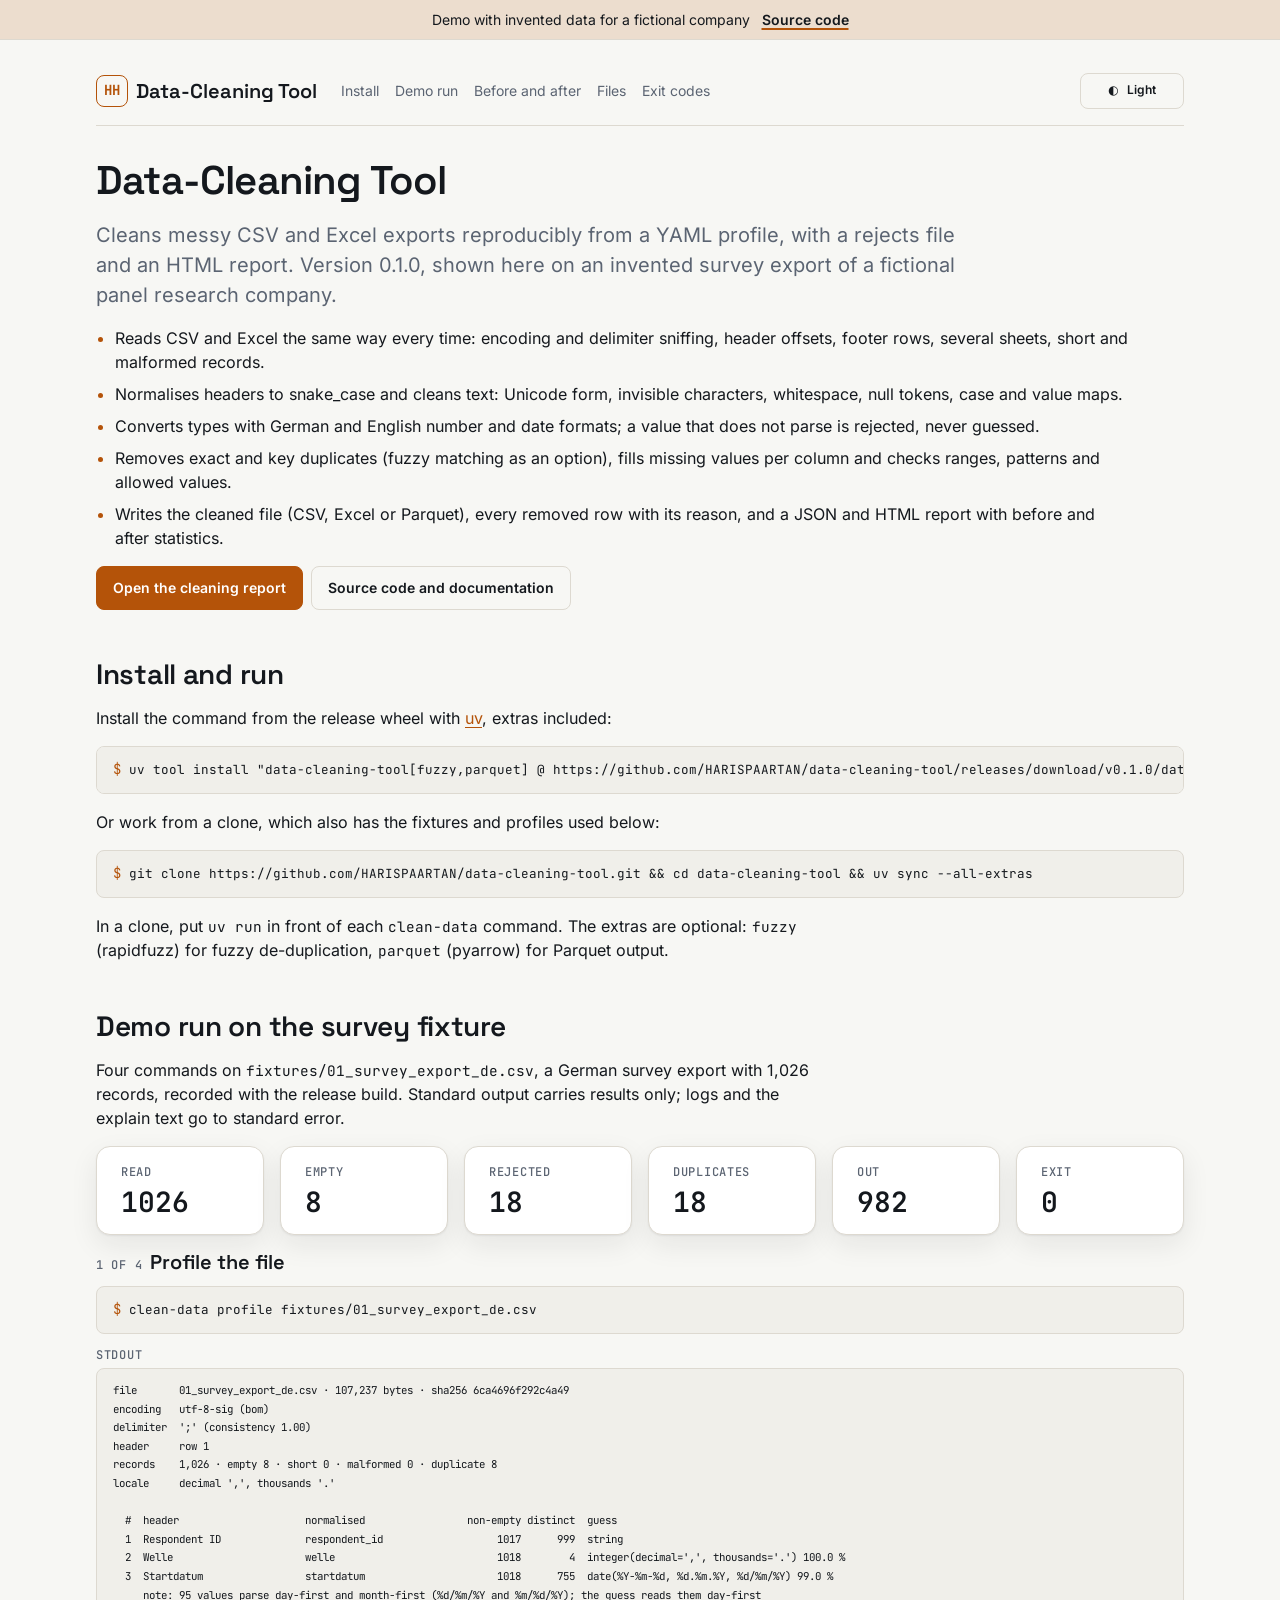
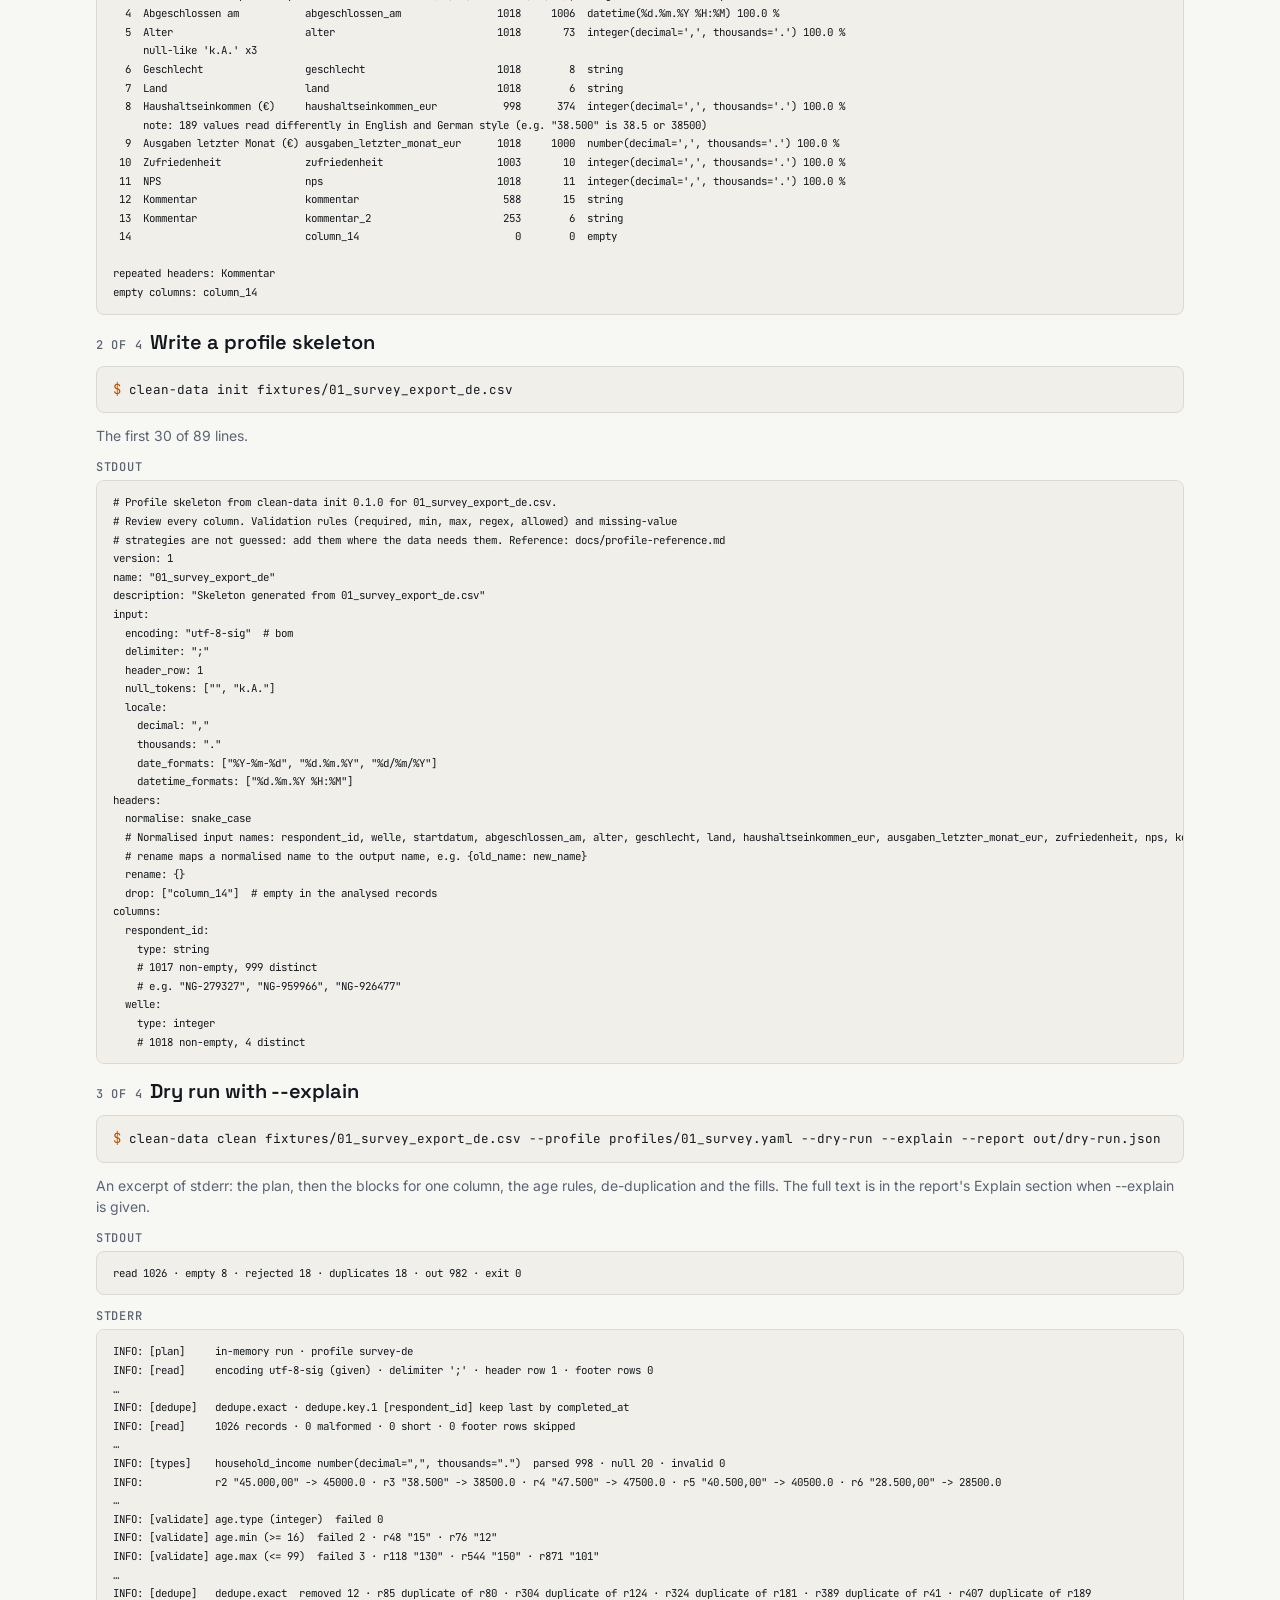
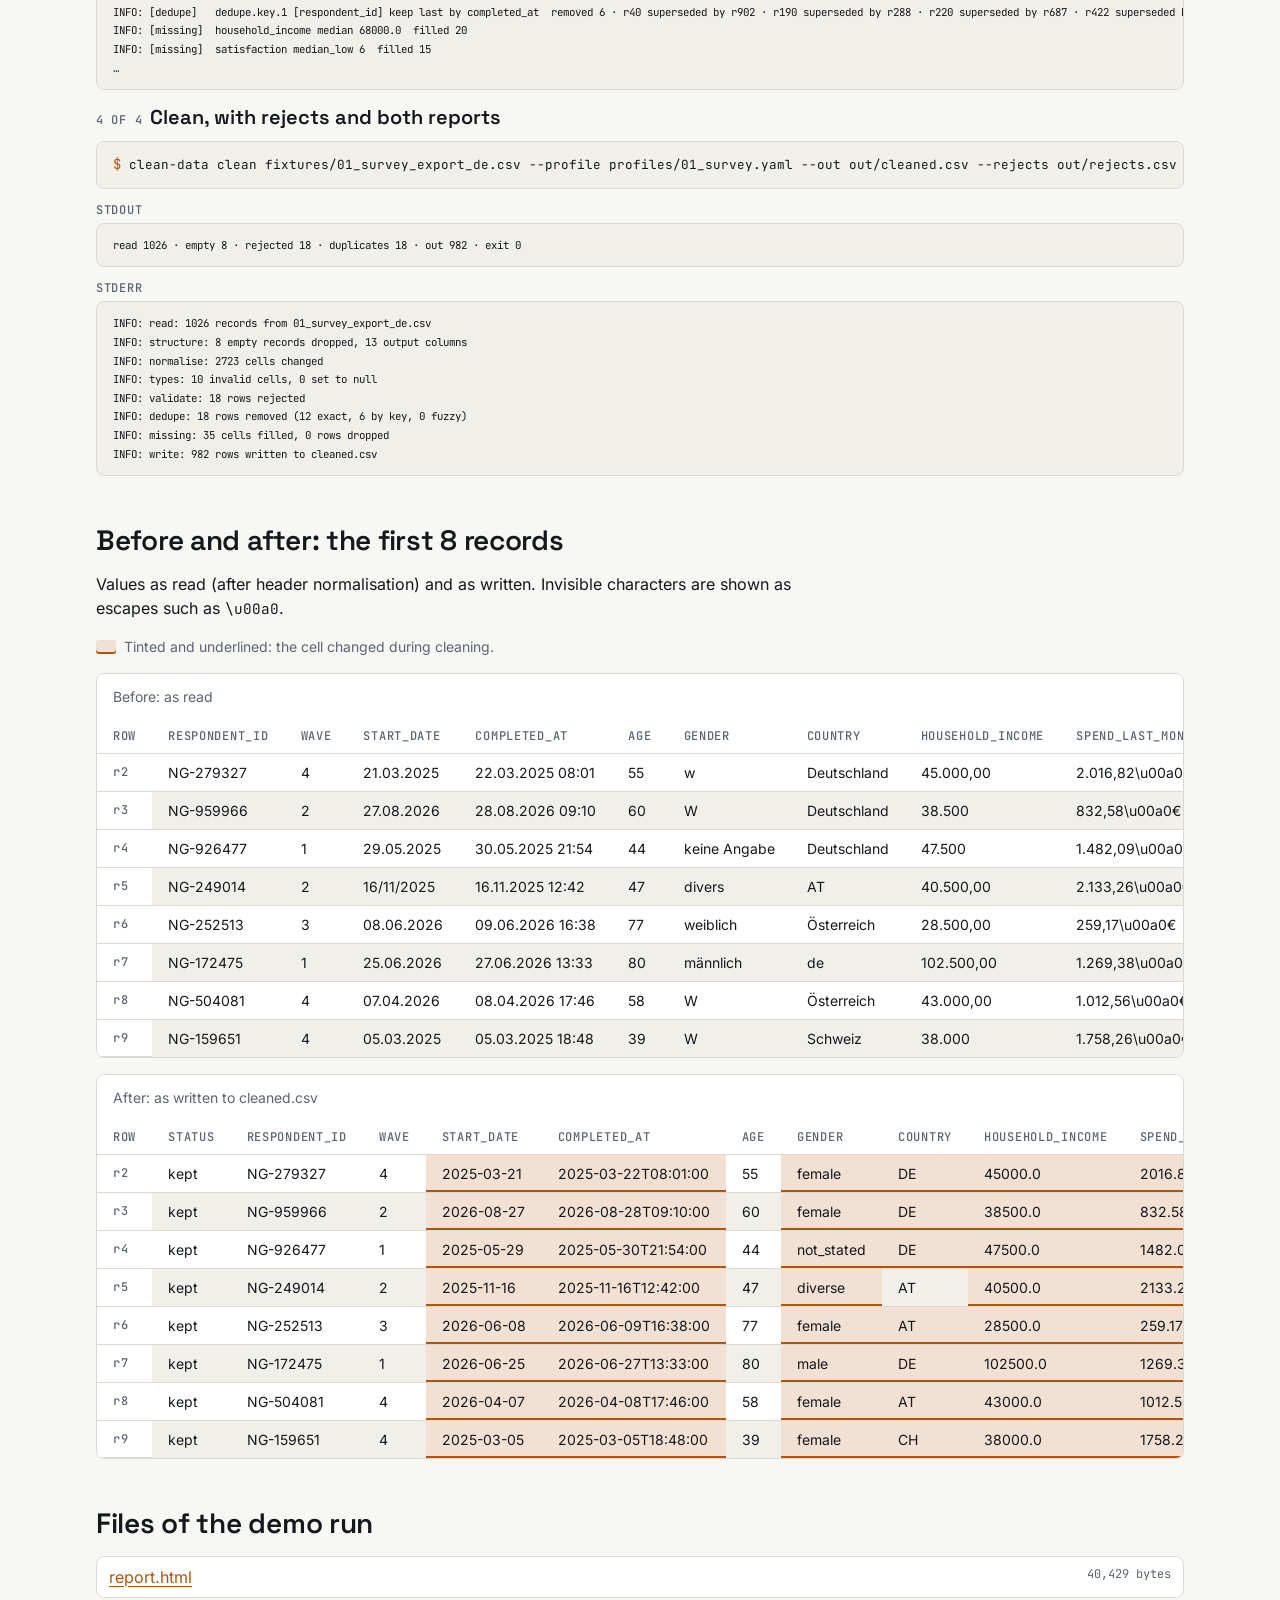
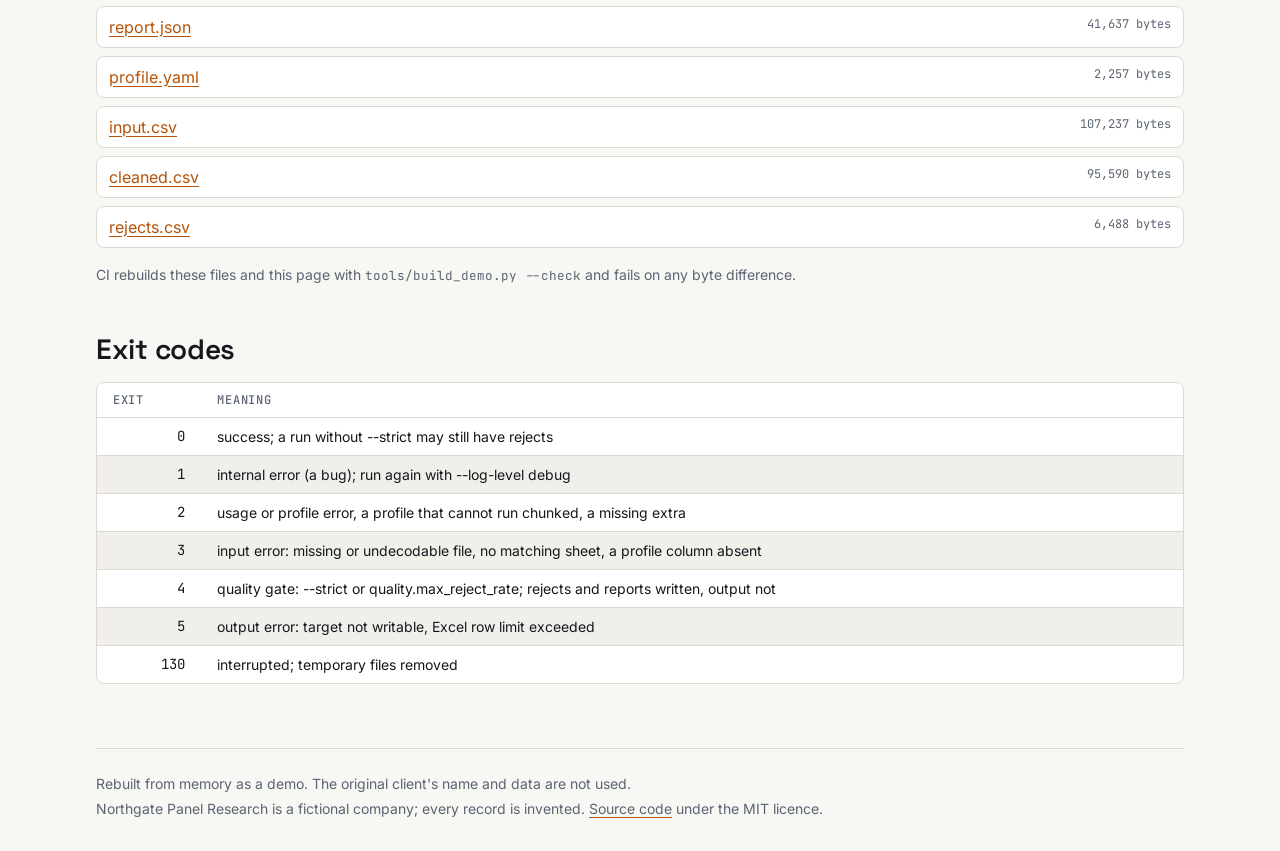
==== web/index.html @ 234bc312 "feat: usage page on portfolio-kit with a recorded demo run" ====
<!doctype html>
<html lang="en">
<head>
<meta charset="utf-8">
<meta name="viewport" content="width=device-width, initial-scale=1">
<link rel="icon" href="data:,">
<title>Data-Cleaning Tool · usage and demo run</title>
<meta name="description" content="A command-line tool that cleans messy CSV and Excel exports reproducibly from a YAML profile, with a rejects file and an HTML report. Demo run on invented survey data.">
<link rel="stylesheet" href="kit/fonts/fonts.css">
<link rel="stylesheet" href="kit/tokens.css">
<link rel="stylesheet" href="kit/base.css">
<script src="kit/theme-boot.js"></script>
<style>
main{display:grid;gap:var(--space-7);min-width:0}
main>section{display:grid;gap:var(--space-4);min-width:0}
.lead{max-width:68ch;color:var(--muted);font-size:var(--fs-lg)}
.points{display:grid;gap:var(--space-2);padding-left:1.2em}
.points li::marker{color:var(--accent)}
.prose{max-width:72ch}
.term{margin:0;padding:var(--space-3) var(--space-4);overflow-x:auto;font-variant-ligatures:none;border:1px solid var(--border);border-radius:var(--radius-sm);background:var(--surface-2);font-size:var(--fs-xs);line-height:1.55;tab-size:4}
.term--cmd{color:var(--text);font-size:var(--fs-sm)}
.term--cmd::before{content:"$ ";content:"$ "/"";color:var(--accent)}
.stream{display:grid;gap:var(--space-1);min-width:0}
.step{display:grid;gap:var(--space-3);min-width:0}
.step h3{display:flex;flex-wrap:wrap;align-items:baseline;gap:var(--space-2)}
.note{color:var(--muted);font-size:var(--fs-sm)}
.pf-table tbody tr td.is-changed{position:relative;background:color-mix(in srgb,var(--accent) 18%,var(--surface));box-shadow:inset 0 -2px 0 var(--accent)}
.pf-table tbody th{color:var(--muted);font-family:var(--font-mono);text-transform:none}
.legend{display:inline-flex;align-items:center;gap:var(--space-2);color:var(--muted);font-size:var(--fs-sm)}
.legend__swatch{display:inline-block;width:1.4em;height:1em;border-radius:3px;background:color-mix(in srgb,var(--accent) 18%,var(--surface));box-shadow:inset 0 -2px 0 var(--accent)}
.files{display:grid;gap:var(--space-2);padding:0;list-style:none}
.files li{display:flex;flex-wrap:wrap;justify-content:space-between;gap:var(--space-1) var(--space-3);padding:var(--space-2) var(--space-3);border:1px solid var(--border);border-radius:var(--radius-sm);background:var(--surface)}
.files span{color:var(--muted);font-family:var(--font-mono);font-size:var(--fs-xs)}
.actions{display:flex;flex-wrap:wrap;gap:var(--space-2)}
</style>
</head>
<body class="pf-has-banner">
<aside class="pf-banner" aria-label="Demo notice"><span>Demo with invented data for a fictional company</span><a href="https://github.com/HARISPAARTAN/data-cleaning-tool">Source code</a></aside>
<div class="pf-page">
<header class="pf-header">
  <a class="pf-brand" href="./"><span class="pf-brand__mark" aria-hidden="true">HH</span>Data-Cleaning Tool</a>
  <nav class="pf-header__nav" aria-label="Sections"><a href="#install">Install</a><a href="#demo">Demo run</a><a href="#before-after">Before and after</a><a href="#files">Files</a><a href="#exit-codes">Exit codes</a></nav>
  <div class="pf-header__tools"><span id="theme"></span></div>
</header>
<main>
<section aria-labelledby="top">
  <h1 id="top">Data-Cleaning Tool</h1>
  <p class="lead">Cleans messy CSV and Excel exports reproducibly from a YAML profile, with a rejects file and an HTML report. Version 0.1.0, shown here on an invented survey export of a fictional panel research company.</p>
  <ul class="points">
    <li>Reads CSV and Excel the same way every time: encoding and delimiter sniffing, header offsets, footer rows, several sheets, short and malformed records.</li>
    <li>Normalises headers to snake_case and cleans text: Unicode form, invisible characters, whitespace, null tokens, case and value maps.</li>
    <li>Converts types with German and English number and date formats; a value that does not parse is rejected, never guessed.</li>
    <li>Removes exact and key duplicates (fuzzy matching as an option), fills missing values per column and checks ranges, patterns and allowed values.</li>
    <li>Writes the cleaned file (CSV, Excel or Parquet), every removed row with its reason, and a JSON and HTML report with before and after statistics.</li>
  </ul>
  <div class="actions">
    <a class="pf-btn pf-btn--primary" href="demo/report.html">Open the cleaning report</a>
    <a class="pf-btn pf-btn--ghost" href="https://github.com/HARISPAARTAN/data-cleaning-tool">Source code and documentation</a>
  </div>
</section>

<section id="install" aria-labelledby="install-title">
  <h2 id="install-title">Install and run</h2>
  <p class="prose">Install the command from the release wheel with <a href="https://docs.astral.sh/uv/">uv</a>, extras included:</p>
  <pre class="term term--cmd"><code>uv tool install "data-cleaning-tool[fuzzy,parquet] @ https://github.com/HARISPAARTAN/data-cleaning-tool/releases/download/v0.1.0/data_cleaning_tool-0.1.0-py3-none-any.whl"</code></pre>
  <p class="prose">Or work from a clone, which also has the fixtures and profiles used below:</p>
  <pre class="term term--cmd"><code>git clone https://github.com/HARISPAARTAN/data-cleaning-tool.git &amp;&amp; cd data-cleaning-tool &amp;&amp; uv sync --all-extras</code></pre>
  <p class="prose">In a clone, put <code>uv run</code> in front of each <code>clean-data</code> command. The extras are optional: <code>fuzzy</code> (rapidfuzz) for fuzzy de-duplication, <code>parquet</code> (pyarrow) for Parquet output.</p>
</section>

<section id="demo" aria-labelledby="demo-title">
  <h2 id="demo-title">Demo run on the survey fixture</h2>
  <p class="prose">Four commands on <code>fixtures/01_survey_export_de.csv</code>, a German survey export with 1,026 records, recorded with the release build. Standard output carries results only; logs and the explain text go to standard error.</p>
  <div class="pf-grid" style="--min:140px">
    <div class="pf-kpi"><span class="pf-kpi__label pf-label">read</span><span class="pf-kpi__value">1026</span></div>
    <div class="pf-kpi"><span class="pf-kpi__label pf-label">empty</span><span class="pf-kpi__value">8</span></div>
    <div class="pf-kpi"><span class="pf-kpi__label pf-label">rejected</span><span class="pf-kpi__value">18</span></div>
    <div class="pf-kpi"><span class="pf-kpi__label pf-label">duplicates</span><span class="pf-kpi__value">18</span></div>
    <div class="pf-kpi"><span class="pf-kpi__label pf-label">out</span><span class="pf-kpi__value">982</span></div>
    <div class="pf-kpi"><span class="pf-kpi__label pf-label">exit</span><span class="pf-kpi__value">0</span></div>
  </div>
  <article class="step" id="step-profile" aria-labelledby="step-profile-title">
    <h3 id="step-profile-title"><span class="pf-label">1 of 4</span>Profile the file</h3>
    <pre class="term term--cmd"><code>clean-data profile fixtures/01_survey_export_de.csv</code></pre>
    <div class="stream"><span class="pf-label">stdout</span><pre class="term" tabindex="0"><code>file       01_survey_export_de.csv · 107,237 bytes · sha256 6ca4696f292c4a49
encoding   utf-8-sig (bom)
delimiter  &#39;;&#39; (consistency 1.00)
header     row 1
records    1,026 · empty 8 · short 0 · malformed 0 · duplicate 8
locale     decimal &#39;,&#39;, thousands &#39;.&#39;

  #  header                     normalised                 non-empty distinct  guess
  1  Respondent ID              respondent_id                   1017      999  string
  2  Welle                      welle                           1018        4  integer(decimal=&#39;,&#39;, thousands=&#39;.&#39;) 100.0 %
  3  Startdatum                 startdatum                      1018      755  date(%Y-%m-%d, %d.%m.%Y, %d/%m/%Y) 99.0 %
     note: 95 values parse day-first and month-first (%d/%m/%Y and %m/%d/%Y); the guess reads them day-first
  4  Abgeschlossen am           abgeschlossen_am                1018     1006  datetime(%d.%m.%Y %H:%M) 100.0 %
  5  Alter                      alter                           1018       73  integer(decimal=&#39;,&#39;, thousands=&#39;.&#39;) 100.0 %
     null-like &#39;k.A.&#39; x3
  6  Geschlecht                 geschlecht                      1018        8  string
  7  Land                       land                            1018        6  string
  8  Haushaltseinkommen (€)     haushaltseinkommen_eur           998      374  integer(decimal=&#39;,&#39;, thousands=&#39;.&#39;) 100.0 %
     note: 189 values read differently in English and German style (e.g. &#34;38.500&#34; is 38.5 or 38500)
  9  Ausgaben letzter Monat (€) ausgaben_letzter_monat_eur      1018     1000  number(decimal=&#39;,&#39;, thousands=&#39;.&#39;) 100.0 %
 10  Zufriedenheit              zufriedenheit                   1003       10  integer(decimal=&#39;,&#39;, thousands=&#39;.&#39;) 100.0 %
 11  NPS                        nps                             1018       11  integer(decimal=&#39;,&#39;, thousands=&#39;.&#39;) 100.0 %
 12  Kommentar                  kommentar                        588       15  string
 13  Kommentar                  kommentar_2                      253        6  string
 14                             column_14                          0        0  empty

repeated headers: Kommentar
empty columns: column_14
</code></pre></div>
  </article>
  <article class="step" id="step-init" aria-labelledby="step-init-title">
    <h3 id="step-init-title"><span class="pf-label">2 of 4</span>Write a profile skeleton</h3>
    <pre class="term term--cmd"><code>clean-data init fixtures/01_survey_export_de.csv</code></pre>
    <p class="note">The first 30 of 89 lines.</p>
    <div class="stream"><span class="pf-label">stdout</span><pre class="term" tabindex="0"><code># Profile skeleton from clean-data init 0.1.0 for 01_survey_export_de.csv.
# Review every column. Validation rules (required, min, max, regex, allowed) and missing-value
# strategies are not guessed: add them where the data needs them. Reference: docs/profile-reference.md
version: 1
name: &#34;01_survey_export_de&#34;
description: &#34;Skeleton generated from 01_survey_export_de.csv&#34;
input:
  encoding: &#34;utf-8-sig&#34;  # bom
  delimiter: &#34;;&#34;
  header_row: 1
  null_tokens: [&#34;&#34;, &#34;k.A.&#34;]
  locale:
    decimal: &#34;,&#34;
    thousands: &#34;.&#34;
    date_formats: [&#34;%Y-%m-%d&#34;, &#34;%d.%m.%Y&#34;, &#34;%d/%m/%Y&#34;]
    datetime_formats: [&#34;%d.%m.%Y %H:%M&#34;]
headers:
  normalise: snake_case
  # Normalised input names: respondent_id, welle, startdatum, abgeschlossen_am, alter, geschlecht, land, haushaltseinkommen_eur, ausgaben_letzter_monat_eur, zufriedenheit, nps, kommentar, kommentar_2, column_14
  # rename maps a normalised name to the output name, e.g. {old_name: new_name}
  rename: {}
  drop: [&#34;column_14&#34;]  # empty in the analysed records
columns:
  respondent_id:
    type: string
    # 1017 non-empty, 999 distinct
    # e.g. &#34;NG-279327&#34;, &#34;NG-959966&#34;, &#34;NG-926477&#34;
  welle:
    type: integer
    # 1018 non-empty, 4 distinct
</code></pre></div>
  </article>
  <article class="step" id="step-explain" aria-labelledby="step-explain-title">
    <h3 id="step-explain-title"><span class="pf-label">3 of 4</span>Dry run with --explain</h3>
    <pre class="term term--cmd"><code>clean-data clean fixtures/01_survey_export_de.csv --profile profiles/01_survey.yaml --dry-run --explain --report out/dry-run.json</code></pre>
    <p class="note">An excerpt of stderr: the plan, then the blocks for one column, the age rules, de-duplication and the fills. The full text is in the report&#39;s Explain section when --explain is given.</p>
    <div class="stream"><span class="pf-label">stdout</span><pre class="term" tabindex="0"><code>read 1026 · empty 8 · rejected 18 · duplicates 18 · out 982 · exit 0
</code></pre></div>
    <div class="stream"><span class="pf-label">stderr</span><pre class="term" tabindex="0"><code>INFO: [plan]     in-memory run · profile survey-de
INFO: [read]     encoding utf-8-sig (given) · delimiter &#39;;&#39; · header row 1 · footer rows 0
…
INFO: [dedupe]   dedupe.exact · dedupe.key.1 [respondent_id] keep last by completed_at
INFO: [read]     1026 records · 0 malformed · 0 short · 0 footer rows skipped
…
INFO: [types]    household_income number(decimal=&#34;,&#34;, thousands=&#34;.&#34;)  parsed 998 · null 20 · invalid 0
INFO:            r2 &#34;45.000,00&#34; -&gt; 45000.0 · r3 &#34;38.500&#34; -&gt; 38500.0 · r4 &#34;47.500&#34; -&gt; 47500.0 · r5 &#34;40.500,00&#34; -&gt; 40500.0 · r6 &#34;28.500,00&#34; -&gt; 28500.0
…
INFO: [validate] age.type (integer)  failed 0
INFO: [validate] age.min (&gt;= 16)  failed 2 · r48 &#34;15&#34; · r76 &#34;12&#34;
INFO: [validate] age.max (&lt;= 99)  failed 3 · r118 &#34;130&#34; · r544 &#34;150&#34; · r871 &#34;101&#34;
…
INFO: [dedupe]   dedupe.exact  removed 12 · r85 duplicate of r80 · r304 duplicate of r124 · r324 duplicate of r181 · r389 duplicate of r41 · r407 duplicate of r189
INFO: [dedupe]   dedupe.key.1 [respondent_id] keep last by completed_at  removed 6 · r40 superseded by r902 · r190 superseded by r288 · r220 superseded by r687 · r422 superseded by r610 · r528 superseded by r783
INFO: [missing]  household_income median 68000.0  filled 20
INFO: [missing]  satisfaction median_low 6  filled 15
…
</code></pre></div>
  </article>
  <article class="step" id="step-clean" aria-labelledby="step-clean-title">
    <h3 id="step-clean-title"><span class="pf-label">4 of 4</span>Clean, with rejects and both reports</h3>
    <pre class="term term--cmd"><code>clean-data clean fixtures/01_survey_export_de.csv --profile profiles/01_survey.yaml --out out/cleaned.csv --rejects out/rejects.csv --report out/report.html --report out/report.json</code></pre>
    <div class="stream"><span class="pf-label">stdout</span><pre class="term" tabindex="0"><code>read 1026 · empty 8 · rejected 18 · duplicates 18 · out 982 · exit 0
</code></pre></div>
    <div class="stream"><span class="pf-label">stderr</span><pre class="term" tabindex="0"><code>INFO: read: 1026 records from 01_survey_export_de.csv
INFO: structure: 8 empty records dropped, 13 output columns
INFO: normalise: 2723 cells changed
INFO: types: 10 invalid cells, 0 set to null
INFO: validate: 18 rows rejected
INFO: dedupe: 18 rows removed (12 exact, 6 by key, 0 fuzzy)
INFO: missing: 35 cells filled, 0 rows dropped
INFO: write: 982 rows written to cleaned.csv
</code></pre></div>
  </article>
</section>

<section id="before-after" aria-labelledby="before-after-title">
  <h2 id="before-after-title">Before and after: the first 8 records</h2>
  <p class="prose">Values as read (after header normalisation) and as written. Invisible characters are shown as escapes such as <code>&#92;u00a0</code>.</p>
  <p class="legend"><span class="legend__swatch" aria-hidden="true"></span>Tinted and underlined: the cell changed during cleaning.</p>
  <div class="pf-table-wrap" tabindex="0" role="region" aria-labelledby="before-caption">
    <table class="pf-table">
      <caption id="before-caption">Before: as read</caption>
      <thead><tr><th scope="col">row</th><th scope="col">respondent_id</th><th scope="col">wave</th><th scope="col">start_date</th><th scope="col">completed_at</th><th scope="col">age</th><th scope="col">gender</th><th scope="col">country</th><th scope="col">household_income</th><th scope="col">spend_last_month_eur</th><th scope="col">satisfaction</th><th scope="col">nps</th><th scope="col">comment</th><th scope="col">interviewer_note</th></tr></thead>
      <tbody>
        <tr><th scope="row">r2</th><td>NG-279327</td><td>4</td><td>21.03.2025</td><td>22.03.2025 08:01</td><td>55</td><td>w</td><td>Deutschland</td><td>45.000,00</td><td>2.016,82&#92;u00a0€</td><td>8</td><td>1</td><td>Preis und Leistung stimmen</td><td></td></tr>
        <tr><th scope="row">r3</th><td>NG-959966</td><td>2</td><td>27.08.2026</td><td>28.08.2026 09:10</td><td>60</td><td>W</td><td>Deutschland</td><td>38.500</td><td>832,58&#92;u00a0€</td><td>9</td><td>8</td><td></td><td></td></tr>
        <tr><th scope="row">r4</th><td>NG-926477</td><td>1</td><td>29.05.2025</td><td>30.05.2025 21:54</td><td>44</td><td>keine Angabe</td><td>Deutschland</td><td>47.500</td><td>1.482,09&#92;u00a0€</td><td>6</td><td>1</td><td>Fragebogen war zu lang</td><td></td></tr>
        <tr><th scope="row">r5</th><td>NG-249014</td><td>2</td><td>16/11/2025</td><td>16.11.2025 12:42</td><td>47</td><td>divers</td><td>AT</td><td>40.500,00</td><td>2.133,26&#92;u00a0€</td><td>6</td><td>10</td><td>Preis und Leistung stimmen</td><td>Telefon besetzt,  zweiter Versuch</td></tr>
        <tr><th scope="row">r6</th><td>NG-252513</td><td>3</td><td>08.06.2026</td><td>09.06.2026 16:38</td><td>77</td><td>weiblich</td><td>Österreich</td><td>28.500,00</td><td>259,17&#92;u00a0€</td><td>3</td><td>4</td><td>Preis und Leistung stimmen</td><td></td></tr>
        <tr><th scope="row">r7</th><td>NG-172475</td><td>1</td><td>25.06.2026</td><td>27.06.2026 13:33</td><td>80</td><td>männlich</td><td>de</td><td>102.500,00</td><td>1.269,38&#92;u00a0€</td><td>2</td><td>1</td><td>Gerne wieder</td><td></td></tr>
        <tr><th scope="row">r8</th><td>NG-504081</td><td>4</td><td>07.04.2026</td><td>08.04.2026 17:46</td><td>58</td><td>W</td><td>Österreich</td><td>43.000,00</td><td>1.012,56&#92;u00a0€</td><td>7</td><td>2</td><td></td><td></td></tr>
        <tr><th scope="row">r9</th><td>NG-159651</td><td>4</td><td>05.03.2025</td><td>05.03.2025 18:48</td><td>39</td><td>W</td><td>Schweiz</td><td>38.000</td><td>1.758,26&#92;u00a0€</td><td>3</td><td>4</td><td></td><td></td></tr>
      </tbody>
    </table>
  </div>
  <div class="pf-table-wrap" tabindex="0" role="region" aria-labelledby="after-caption">
    <table class="pf-table">
      <caption id="after-caption">After: as written to cleaned.csv</caption>
      <thead><tr><th scope="col">row</th><th scope="col">status</th><th scope="col">respondent_id</th><th scope="col">wave</th><th scope="col">start_date</th><th scope="col">completed_at</th><th scope="col">age</th><th scope="col">gender</th><th scope="col">country</th><th scope="col">household_income</th><th scope="col">spend_last_month_eur</th><th scope="col">satisfaction</th><th scope="col">nps</th><th scope="col">comment</th><th scope="col">interviewer_note</th></tr></thead>
      <tbody>
        <tr><th scope="row">r2</th><td>kept</td><td>NG-279327</td><td>4</td><td class="is-changed"><span class="pf-visually-hidden">changed: </span>2025-03-21</td><td class="is-changed"><span class="pf-visually-hidden">changed: </span>2025-03-22T08:01:00</td><td>55</td><td class="is-changed"><span class="pf-visually-hidden">changed: </span>female</td><td class="is-changed"><span class="pf-visually-hidden">changed: </span>DE</td><td class="is-changed"><span class="pf-visually-hidden">changed: </span>45000.0</td><td class="is-changed"><span class="pf-visually-hidden">changed: </span>2016.82</td><td>8</td><td>1</td><td>Preis und Leistung stimmen</td><td></td></tr>
        <tr><th scope="row">r3</th><td>kept</td><td>NG-959966</td><td>2</td><td class="is-changed"><span class="pf-visually-hidden">changed: </span>2026-08-27</td><td class="is-changed"><span class="pf-visually-hidden">changed: </span>2026-08-28T09:10:00</td><td>60</td><td class="is-changed"><span class="pf-visually-hidden">changed: </span>female</td><td class="is-changed"><span class="pf-visually-hidden">changed: </span>DE</td><td class="is-changed"><span class="pf-visually-hidden">changed: </span>38500.0</td><td class="is-changed"><span class="pf-visually-hidden">changed: </span>832.58</td><td>9</td><td>8</td><td></td><td></td></tr>
        <tr><th scope="row">r4</th><td>kept</td><td>NG-926477</td><td>1</td><td class="is-changed"><span class="pf-visually-hidden">changed: </span>2025-05-29</td><td class="is-changed"><span class="pf-visually-hidden">changed: </span>2025-05-30T21:54:00</td><td>44</td><td class="is-changed"><span class="pf-visually-hidden">changed: </span>not_stated</td><td class="is-changed"><span class="pf-visually-hidden">changed: </span>DE</td><td class="is-changed"><span class="pf-visually-hidden">changed: </span>47500.0</td><td class="is-changed"><span class="pf-visually-hidden">changed: </span>1482.09</td><td>6</td><td>1</td><td>Fragebogen war zu lang</td><td></td></tr>
        <tr><th scope="row">r5</th><td>kept</td><td>NG-249014</td><td>2</td><td class="is-changed"><span class="pf-visually-hidden">changed: </span>2025-11-16</td><td class="is-changed"><span class="pf-visually-hidden">changed: </span>2025-11-16T12:42:00</td><td>47</td><td class="is-changed"><span class="pf-visually-hidden">changed: </span>diverse</td><td>AT</td><td class="is-changed"><span class="pf-visually-hidden">changed: </span>40500.0</td><td class="is-changed"><span class="pf-visually-hidden">changed: </span>2133.26</td><td>6</td><td>10</td><td>Preis und Leistung stimmen</td><td>Telefon besetzt,  zweiter Versuch</td></tr>
        <tr><th scope="row">r6</th><td>kept</td><td>NG-252513</td><td>3</td><td class="is-changed"><span class="pf-visually-hidden">changed: </span>2026-06-08</td><td class="is-changed"><span class="pf-visually-hidden">changed: </span>2026-06-09T16:38:00</td><td>77</td><td class="is-changed"><span class="pf-visually-hidden">changed: </span>female</td><td class="is-changed"><span class="pf-visually-hidden">changed: </span>AT</td><td class="is-changed"><span class="pf-visually-hidden">changed: </span>28500.0</td><td class="is-changed"><span class="pf-visually-hidden">changed: </span>259.17</td><td>3</td><td>4</td><td>Preis und Leistung stimmen</td><td></td></tr>
        <tr><th scope="row">r7</th><td>kept</td><td>NG-172475</td><td>1</td><td class="is-changed"><span class="pf-visually-hidden">changed: </span>2026-06-25</td><td class="is-changed"><span class="pf-visually-hidden">changed: </span>2026-06-27T13:33:00</td><td>80</td><td class="is-changed"><span class="pf-visually-hidden">changed: </span>male</td><td class="is-changed"><span class="pf-visually-hidden">changed: </span>DE</td><td class="is-changed"><span class="pf-visually-hidden">changed: </span>102500.0</td><td class="is-changed"><span class="pf-visually-hidden">changed: </span>1269.38</td><td>2</td><td>1</td><td>Gerne wieder</td><td></td></tr>
        <tr><th scope="row">r8</th><td>kept</td><td>NG-504081</td><td>4</td><td class="is-changed"><span class="pf-visually-hidden">changed: </span>2026-04-07</td><td class="is-changed"><span class="pf-visually-hidden">changed: </span>2026-04-08T17:46:00</td><td>58</td><td class="is-changed"><span class="pf-visually-hidden">changed: </span>female</td><td class="is-changed"><span class="pf-visually-hidden">changed: </span>AT</td><td class="is-changed"><span class="pf-visually-hidden">changed: </span>43000.0</td><td class="is-changed"><span class="pf-visually-hidden">changed: </span>1012.56</td><td>7</td><td>2</td><td></td><td></td></tr>
        <tr><th scope="row">r9</th><td>kept</td><td>NG-159651</td><td>4</td><td class="is-changed"><span class="pf-visually-hidden">changed: </span>2025-03-05</td><td class="is-changed"><span class="pf-visually-hidden">changed: </span>2025-03-05T18:48:00</td><td>39</td><td class="is-changed"><span class="pf-visually-hidden">changed: </span>female</td><td class="is-changed"><span class="pf-visually-hidden">changed: </span>CH</td><td class="is-changed"><span class="pf-visually-hidden">changed: </span>38000.0</td><td class="is-changed"><span class="pf-visually-hidden">changed: </span>1758.26</td><td>3</td><td>4</td><td></td><td></td></tr>
      </tbody>
    </table>
  </div>
</section>

<section id="files" aria-labelledby="files-title">
  <h2 id="files-title">Files of the demo run</h2>
  <ul class="files">
    <li><a href="demo/report.html">report.html</a><span>40,429 bytes</span></li>
    <li><a href="demo/report.json">report.json</a><span>41,637 bytes</span></li>
    <li><a href="demo/profile.yaml">profile.yaml</a><span>2,257 bytes</span></li>
    <li><a href="demo/input.csv">input.csv</a><span>107,237 bytes</span></li>
    <li><a href="demo/cleaned.csv">cleaned.csv</a><span>95,590 bytes</span></li>
    <li><a href="demo/rejects.csv">rejects.csv</a><span>6,488 bytes</span></li>
  </ul>
  <p class="note">CI rebuilds these files and this page with <code>tools/build_demo.py --check</code> and fails on any byte difference.</p>
</section>

<section id="exit-codes" aria-labelledby="exit-title">
  <h2 id="exit-title">Exit codes</h2>
  <div class="pf-table-wrap" tabindex="0" role="region" aria-labelledby="exit-title">
    <table class="pf-table">
      <thead><tr><th scope="col">exit</th><th scope="col">meaning</th></tr></thead>
      <tbody>
        <tr><td class="pf-num">0</td><td style="white-space:normal">success; a run without --strict may still have rejects</td></tr>
        <tr><td class="pf-num">1</td><td style="white-space:normal">internal error (a bug); run again with --log-level debug</td></tr>
        <tr><td class="pf-num">2</td><td style="white-space:normal">usage or profile error, a profile that cannot run chunked, a missing extra</td></tr>
        <tr><td class="pf-num">3</td><td style="white-space:normal">input error: missing or undecodable file, no matching sheet, a profile column absent</td></tr>
        <tr><td class="pf-num">4</td><td style="white-space:normal">quality gate: --strict or quality.max_reject_rate; rejects and reports written, output not</td></tr>
        <tr><td class="pf-num">5</td><td style="white-space:normal">output error: target not writable, Excel row limit exceeded</td></tr>
        <tr><td class="pf-num">130</td><td style="white-space:normal">interrupted; temporary files removed</td></tr>
      </tbody>
    </table>
  </div>
</section>
</main>
<footer class="pf-footer">
  <p>Rebuilt from memory as a demo. The original client's name and data are not used.</p>
  <p>Northgate Panel Research is a fictional company; every record is invented. <a href="https://github.com/HARISPAARTAN/data-cleaning-tool">Source code</a> under the MIT licence.</p>
</footer>
</div>
<script type="module">
import { mountBanner, mountThemeToggle } from './kit/kit.js';
mountBanner({ repoUrl: 'https://github.com/HARISPAARTAN/data-cleaning-tool' });
mountThemeToggle(document.getElementById('theme'));
</script>
</body>
</html>
---- web/kit/fonts/fonts.css ----
/* portfolio-kit fonts: Inter, Space Grotesk, JetBrains Mono (SIL Open Font License 1.1, see LICENSES.md). */
@font-face{font-family:"Inter";font-style:normal;font-weight:100 900;font-display:swap;src:url("inter-latin-wght-normal.woff2") format("woff2");unicode-range:U+0000-00FF,U+0131,U+0152-0153,U+02BB-02BC,U+02C6,U+02DA,U+02DC,U+0304,U+0308,U+0329,U+2000-206F,U+20AC,U+2122,U+2191,U+2193,U+2212,U+2215,U+FEFF,U+FFFD}
@font-face{font-family:"Space Grotesk";font-style:normal;font-weight:100 900;font-display:swap;src:url("space-grotesk-latin-wght-normal.woff2") format("woff2");unicode-range:U+0000-00FF,U+0131,U+0152-0153,U+02BB-02BC,U+02C6,U+02DA,U+02DC,U+0304,U+0308,U+0329,U+2000-206F,U+20AC,U+2122,U+2191,U+2193,U+2212,U+2215,U+FEFF,U+FFFD}
@font-face{font-family:"JetBrains Mono";font-style:normal;font-weight:100 900;font-display:swap;src:url("jetbrains-mono-latin-wght-normal.woff2") format("woff2");unicode-range:U+0000-00FF,U+0131,U+0152-0153,U+02BB-02BC,U+02C6,U+02DA,U+02DC,U+0304,U+0308,U+0329,U+2000-206F,U+20AC,U+2122,U+2191,U+2193,U+2212,U+2215,U+FEFF,U+FFFD}
---- web/kit/tokens.css ----
/* portfolio-kit tokens. Dark is the default; light applies under html[data-theme="light"]. Component rules in base.css read only these. */
:root{
  color-scheme:dark;
  --bg:#0B0F14;
  --surface:#121820;
  --surface-2:#182130;
  --border:#1F2A36;
  --text:#E6EDF3;
  --muted:#93A1B0;
  --accent:#F2A93B;
  --accent-fg:#1A1200;
  --ok:#3DDC97;
  --warn:#FACC15;
  --danger:#F87171;
  --info:#5EC8F2;
  --chart-1:#C38102;
  --chart-2:#058DB5;
  --chart-3:#02AB70;
  --chart-4:#AB6FE5;
  --chart-5:#CA445C;
  --chart-6:#77A304;
  --chart-7:#028E7F;
  --chart-8:#7A84EF;
  --font-text:"Inter",system-ui,-apple-system,"Segoe UI",Roboto,sans-serif;
  --font-display:"Space Grotesk","Inter",system-ui,sans-serif;
  --font-mono:"JetBrains Mono","Cascadia Code",Consolas,"Liberation Mono",monospace;
  --radius:14px;
  --radius-sm:8px;
  --shadow:0 1px 0 rgba(255,255,255,.03) inset,0 12px 32px rgba(0,0,0,.35);
  --space-1:4px;
  --space-2:8px;
  --space-3:12px;
  --space-4:16px;
  --space-5:24px;
  --space-6:32px;
  --space-7:48px;
  --space-8:64px;
  --max:1120px;
  --gutter:max(16px,env(safe-area-inset-left));
}
:root[data-theme="light"]{
  color-scheme:light;
  --bg:#F7F7F4;
  --surface:#FFFFFF;
  --surface-2:#F0EFEA;
  --border:#DDD9D0;
  --text:#14181D;
  --muted:#5B6472;
  --accent:#B45309;
  --accent-fg:#FFFFFF;
  --ok:#15803D;
  --warn:#A16207;
  --danger:#B91C1C;
  --info:#0369A1;
  --chart-1:#B45309;
  --chart-2:#0369A1;
  --chart-3:#15803D;
  --chart-4:#7E22CE;
  --chart-5:#EB4960;
  --chart-6:#3B6201;
  --chart-7:#00948A;
  --chart-8:#4338CA;
  --shadow:0 1px 2px rgba(20,24,29,.06),0 10px 28px rgba(20,24,29,.08);
}
---- web/kit/base.css ----
/* portfolio-kit base.css: reset, type scale and the pf- components. Colours, fonts and spacing come from tokens.css. */
:root{--fs-xs:12px;--fs-sm:14px;--fs-md:16px;--fs-lg:20px;--fs-xl:28px;--fs-2xl:40px;--pf-banner-h:40px;--pf-control-border:color-mix(in srgb,var(--muted) 65%,var(--border))}
*,*::before,*::after{box-sizing:border-box}
html{-webkit-text-size-adjust:100%;text-size-adjust:100%}
:root:has(body.pf-has-banner){scroll-padding-top:calc(var(--pf-banner-h) + env(safe-area-inset-top) + 8px)}
body,h1,h2,h3,h4,h5,h6,p,figure,blockquote,dl,dd,ol,ul{margin:0}
body{min-height:100vh;background:var(--bg);color:var(--text);font-family:var(--font-text);font-size:var(--fs-md);line-height:1.5;overflow-wrap:break-word;-webkit-font-smoothing:antialiased}
img,svg,video,canvas{display:block;max-width:100%}
img,video{height:auto}
input,button,select,textarea{font:inherit;color:inherit}
[hidden]{display:none!important}
h1,h2,h3,h4{font-family:var(--font-display);font-weight:600;line-height:1.15;text-wrap:balance}
h1{font-size:var(--fs-2xl);letter-spacing:-.02em}
h2{font-size:var(--fs-xl);letter-spacing:-.01em}
h3{font-size:var(--fs-lg)}
h4{font-size:var(--fs-md)}
p,li{text-wrap:pretty}
a{color:var(--accent);text-underline-offset:.18em}
code,kbd,pre,samp{font-family:var(--font-mono);font-size:.9em}
:focus-visible{outline:2px solid var(--accent);outline-offset:2px}
@media (prefers-reduced-motion:reduce){*,*::before,*::after{animation:none!important;transition:none!important;scroll-behavior:auto!important}}
.pf-label{color:var(--muted);font-family:var(--font-mono);font-size:var(--fs-xs);font-weight:500;letter-spacing:.06em;text-transform:uppercase}
.pf-visually-hidden{position:absolute!important;width:1px;height:1px;margin:-1px;padding:0;overflow:hidden;clip:rect(0 0 0 0);clip-path:inset(50%);white-space:nowrap;border:0}
.pf-page{max-width:var(--max);margin-inline:auto;padding-inline:var(--gutter);padding-block:var(--space-6)}
.pf-header{display:flex;flex-wrap:wrap;align-items:center;gap:var(--space-3) var(--space-5);margin-bottom:var(--space-6);padding-bottom:var(--space-4);border-bottom:1px solid var(--border)}
.pf-brand{display:inline-flex;align-items:center;gap:var(--space-2);color:var(--text);font-family:var(--font-display);font-size:var(--fs-lg);font-weight:600;text-decoration:none}
.pf-brand__mark{display:inline-grid;place-items:center;width:32px;height:32px;border:1px solid var(--accent);border-radius:var(--radius-sm);color:var(--accent);font-family:var(--font-mono);font-size:var(--fs-sm);font-weight:700}
.pf-header__nav{display:flex;flex-wrap:wrap;gap:0 var(--space-4)}
.pf-header__nav a{padding-block:var(--space-2);color:var(--muted);font-size:var(--fs-sm);text-decoration:none}
.pf-header__nav a:hover,.pf-header__nav a[aria-current]{color:var(--text)}
.pf-header__tools{display:flex;align-items:center;gap:var(--space-2);margin-left:auto}
@media (max-width:719.98px){.pf-header__nav{order:3;width:100%}}
.pf-banner{position:fixed;top:env(safe-area-inset-top);left:0;right:0;z-index:50;display:flex;flex-wrap:wrap;align-items:center;justify-content:center;gap:var(--space-1) var(--space-3);min-height:40px;padding:var(--space-2) var(--gutter);border-bottom:1px solid var(--border);background:color-mix(in srgb,var(--accent) 16%,var(--bg));color:var(--text);font-size:var(--fs-sm);line-height:1.4;text-align:center}
.pf-banner a{color:inherit;font-weight:600;text-decoration-color:var(--accent);text-decoration-thickness:2px}
body.pf-has-banner{padding-top:calc(var(--pf-banner-h) + env(safe-area-inset-top))}
.pf-card{min-width:0;padding:var(--space-5);border:1px solid var(--border);border-radius:var(--radius);background:var(--surface);box-shadow:var(--shadow)}
.pf-card__title{margin-bottom:var(--space-3);font-size:var(--fs-lg)}
.pf-kpi{display:flex;flex-direction:column;gap:var(--space-1);height:100%;min-width:0;padding:var(--space-4) var(--space-5);border:1px solid var(--border);border-radius:var(--radius);background:var(--surface);box-shadow:var(--shadow)}
.pf-kpi__value{font-family:var(--font-mono);font-size:var(--fs-xl);font-weight:600;line-height:1.2;font-variant-numeric:tabular-nums;overflow-wrap:anywhere}
.pf-kpi__delta{font-family:var(--font-mono);font-size:var(--fs-sm);font-variant-numeric:tabular-nums}
.pf-kpi__delta--up{color:var(--ok)}
.pf-kpi__delta--down{color:var(--danger)}
.pf-kpi__delta--neutral{color:var(--muted)}
.pf-kpi__caption{color:var(--muted);font-size:var(--fs-xs)}
.pf-grid{display:grid;grid-template-columns:repeat(auto-fit,minmax(min(var(--min,220px),100%),1fr));gap:var(--space-4)}
.pf-row{display:flex;flex-wrap:wrap;align-items:center;gap:var(--space-3)}
.pf-stack{display:flex;flex-direction:column;gap:var(--space-3)}
.pf-table-wrap{min-width:0;max-width:100%;max-height:var(--table-h,none);overflow:auto;border:1px solid var(--border);border-radius:var(--radius-sm);background:var(--surface)}
.pf-table{width:100%;border-collapse:separate;border-spacing:0;font-size:var(--fs-sm)}
.pf-table caption{padding:var(--space-3) var(--space-4);color:var(--muted);text-align:left}
.pf-table th,.pf-table td{padding:var(--space-2) var(--space-4);border-bottom:1px solid var(--border);text-align:left;vertical-align:middle;white-space:nowrap}
.pf-table th{position:sticky;top:0;z-index:1;background:var(--surface);color:var(--muted);font-family:var(--font-mono);font-size:var(--fs-xs);font-weight:500;letter-spacing:.06em;text-transform:uppercase}
.pf-table tbody tr:nth-child(even) td{background:var(--surface-2)}
.pf-table tbody tr:last-child td{border-bottom:0}
.pf-table .pf-num{font-family:var(--font-mono);font-variant-numeric:tabular-nums;text-align:right}
.pf-table a{color:inherit;text-decoration-color:var(--accent)}
.pf-table__sort{display:inline-flex;align-items:center;gap:var(--space-1);min-height:32px;margin:0;padding:0;border:0;background:none;color:inherit;font:inherit;letter-spacing:inherit;text-transform:inherit;cursor:pointer}
.pf-table__sort::after{content:"↕";content:"↕"/"";opacity:.6}
.pf-table th[aria-sort] .pf-table__sort{color:var(--text)}
.pf-table th[aria-sort="ascending"] .pf-table__sort::after{content:"▲";content:"▲"/"";color:var(--accent);opacity:1}
.pf-table th[aria-sort="descending"] .pf-table__sort::after{content:"▼";content:"▼"/"";color:var(--accent);opacity:1}
.pf-table th.pf-num .pf-table__sort{flex-direction:row-reverse}
.pf-table__empty{padding-block:var(--space-6);color:var(--muted);text-align:center}
.pf-pager{display:flex;flex-wrap:wrap;align-items:center;gap:var(--space-2);margin-top:var(--space-3);color:var(--muted);font-size:var(--fs-sm)}
.pf-pager__info{margin-right:auto;font-family:var(--font-mono);font-variant-numeric:tabular-nums}
.pf-pill{--pill:var(--muted);display:inline-flex;align-items:center;gap:var(--space-1);padding:1px var(--space-2);border:1px solid color-mix(in srgb,var(--pill) 40%,transparent);border-radius:999px;background:color-mix(in srgb,var(--pill) 18%,var(--surface));color:color-mix(in srgb,var(--pill) 75%,var(--text));font-family:var(--font-mono);font-size:var(--fs-xs);font-weight:500;line-height:1.6;white-space:nowrap}
.pf-pill--ok{--pill:var(--ok)}
.pf-pill--warn{--pill:var(--warn)}
.pf-pill--danger{--pill:var(--danger)}
.pf-pill--info{--pill:var(--info)}
.pf-pill--muted{--pill:var(--muted)}
.pf-pill--accent{--pill:var(--accent)}
.pf-btn{display:inline-flex;align-items:center;justify-content:center;gap:var(--space-2);min-height:44px;padding:0 var(--space-4);border:1px solid var(--border);border-radius:var(--radius-sm);background:var(--surface-2);color:var(--text);font-family:var(--font-text);font-size:var(--fs-sm);font-weight:600;line-height:1.2;text-align:center;text-decoration:none;cursor:pointer;transition:background-color .15s,border-color .15s}
.pf-btn:hover{border-color:var(--muted)}
.pf-btn--primary{border-color:var(--accent);background:var(--accent);color:var(--accent-fg)}
.pf-btn--primary:hover{border-color:var(--accent);background:color-mix(in srgb,var(--accent) 85%,var(--text))}
.pf-btn--ghost{background:transparent}
.pf-btn--sm{min-height:36px;padding:0 var(--space-3);font-size:var(--fs-xs)}
.pf-btn:disabled,.pf-btn[aria-disabled="true"]{opacity:.5;cursor:not-allowed}
.pf-btn:disabled:hover,.pf-btn[aria-disabled="true"]:hover{border-color:var(--border)}
.pf-theme-toggle{min-width:6.5rem}
.pf-tabs{display:flex;flex-wrap:wrap;gap:var(--space-1);border-bottom:1px solid var(--border)}
.pf-tab{min-height:44px;margin-bottom:-1px;padding:0 var(--space-4);border:0;border-bottom:2px solid transparent;background:none;color:var(--muted);font-size:var(--fs-sm);font-weight:600;cursor:pointer}
.pf-tab:hover{color:var(--text)}
.pf-tab[aria-selected="true"]{border-bottom-color:var(--accent);color:var(--text)}
.pf-tabpanel{padding-top:var(--space-4)}
.pf-chips{display:flex;flex-wrap:wrap;gap:var(--space-2)}
.pf-chip{display:inline-flex;align-items:center;gap:var(--space-1);min-height:36px;padding:0 var(--space-3);border:1px solid var(--pf-control-border);border-radius:999px;background:var(--surface);color:var(--text);font-size:var(--fs-sm);cursor:pointer}
.pf-chip:hover{border-color:var(--muted)}
.pf-chip--active,.pf-chip[aria-pressed="true"]{border-color:var(--accent);background:color-mix(in srgb,var(--accent) 16%,var(--surface))}
.pf-chip--active::before,.pf-chip[aria-pressed="true"]::before{content:"✓";content:"✓"/"";color:var(--accent);font-weight:700}
.pf-select,.pf-input{min-height:44px;max-width:100%;padding:0 var(--space-3);border:1px solid var(--pf-control-border);border-radius:var(--radius-sm);background:var(--surface);color:var(--text);font-size:var(--fs-sm)}
.pf-input::placeholder{color:var(--muted);opacity:1}
.pf-frame{--scale:1;--w:390px;--h:844px;--b:12px;--r:44px;position:relative;flex:none;box-sizing:content-box;width:calc(var(--w)*var(--scale));height:calc(var(--h)*var(--scale));padding:calc(var(--b)*var(--scale));border:1px solid var(--border);border-radius:calc(var(--r)*var(--scale));background:var(--surface-2);box-shadow:var(--shadow);overflow:hidden;overflow:clip}
.pf-frame--phone{--w:390px;--h:844px;--b:12px;--r:44px}
.pf-frame--tablet{--w:1024px;--h:720px;--b:16px;--r:28px}
.pf-frame__screen{width:var(--w);height:var(--h);overflow:auto;overscroll-behavior:contain;border-radius:calc(var(--r) - var(--b));background:var(--bg);color:var(--text);transform:scale(var(--scale));transform-origin:0 0}
.pf-frame__screen:focus-visible{outline-offset:-4px}
.pf-flow{display:flex;flex-direction:column;gap:var(--space-4);min-width:0}
.pf-flow__diagram svg{width:100%;height:auto;overflow:visible}
.pf-flow__node rect{fill:var(--surface-2);stroke:var(--border);stroke-width:1.5;transition:stroke .2s}
.pf-flow__node[data-status="running"] rect{stroke:var(--accent);stroke-width:2.5}
.pf-flow__node[data-status="ok"] rect{stroke:var(--ok)}
.pf-flow__node[data-status="failed"] rect{stroke:var(--danger);stroke-width:2.5}
.pf-flow__node[data-status="skipped"] rect{stroke-dasharray:4 3}
.pf-flow__node text{fill:var(--text);font-family:var(--font-text);font-size:13px;dominant-baseline:central}
.pf-flow__node .pf-flow__glyph{fill:var(--muted);font-family:var(--font-mono)}
.pf-flow__node[data-status="running"] .pf-flow__glyph{fill:var(--accent)}
.pf-flow__node[data-status="ok"] .pf-flow__glyph{fill:var(--ok)}
.pf-flow__node[data-status="failed"] .pf-flow__glyph{fill:var(--danger)}
.pf-flow__node[data-status="skipped"] .pf-flow__name{fill:var(--muted)}
.pf-flow__edge{fill:none;stroke:var(--muted);stroke-width:1.5}
.pf-flow__edge[data-done]{stroke:var(--ok)}
.pf-flow__arrow{fill:var(--muted)}
.pf-flow__dot{fill:var(--accent)}
.pf-flow__controls{display:flex;flex-wrap:wrap;gap:var(--space-2)}
.pf-flow__steps{display:grid;grid-template-columns:repeat(auto-fill,minmax(min(240px,100%),1fr));gap:var(--space-2);padding:0;list-style:none}
.pf-flow__step{display:grid;grid-template-columns:auto minmax(0,1fr) auto;align-items:center;gap:var(--space-1) var(--space-3);padding:var(--space-2) var(--space-3);border:1px solid var(--border);border-radius:var(--radius-sm);background:var(--surface)}
.pf-flow__step[aria-current="step"]{border-color:var(--accent)}
.pf-flow__idx{min-width:2ch;color:var(--muted);font-family:var(--font-mono);font-size:var(--fs-xs);text-align:right}
.pf-flow__step .pf-flow__name{font-size:var(--fs-sm);font-weight:600}
.pf-flow__detail{grid-column:2/-1;color:var(--muted);font-size:var(--fs-xs)}
.pf-flow__detail:empty{display:none}
.pf-footer{display:grid;gap:var(--space-1);margin-top:var(--space-8);padding-top:var(--space-5);border-top:1px solid var(--border);color:var(--muted);font-size:var(--fs-sm)}
.pf-footer a{color:inherit;text-decoration-color:var(--accent)}
.pf-empty{display:grid;place-items:center;gap:var(--space-2);padding:var(--space-7) var(--space-5);border:1px dashed var(--pf-control-border);border-radius:var(--radius);color:var(--muted);text-align:center}
.pf-empty strong{color:var(--text)}
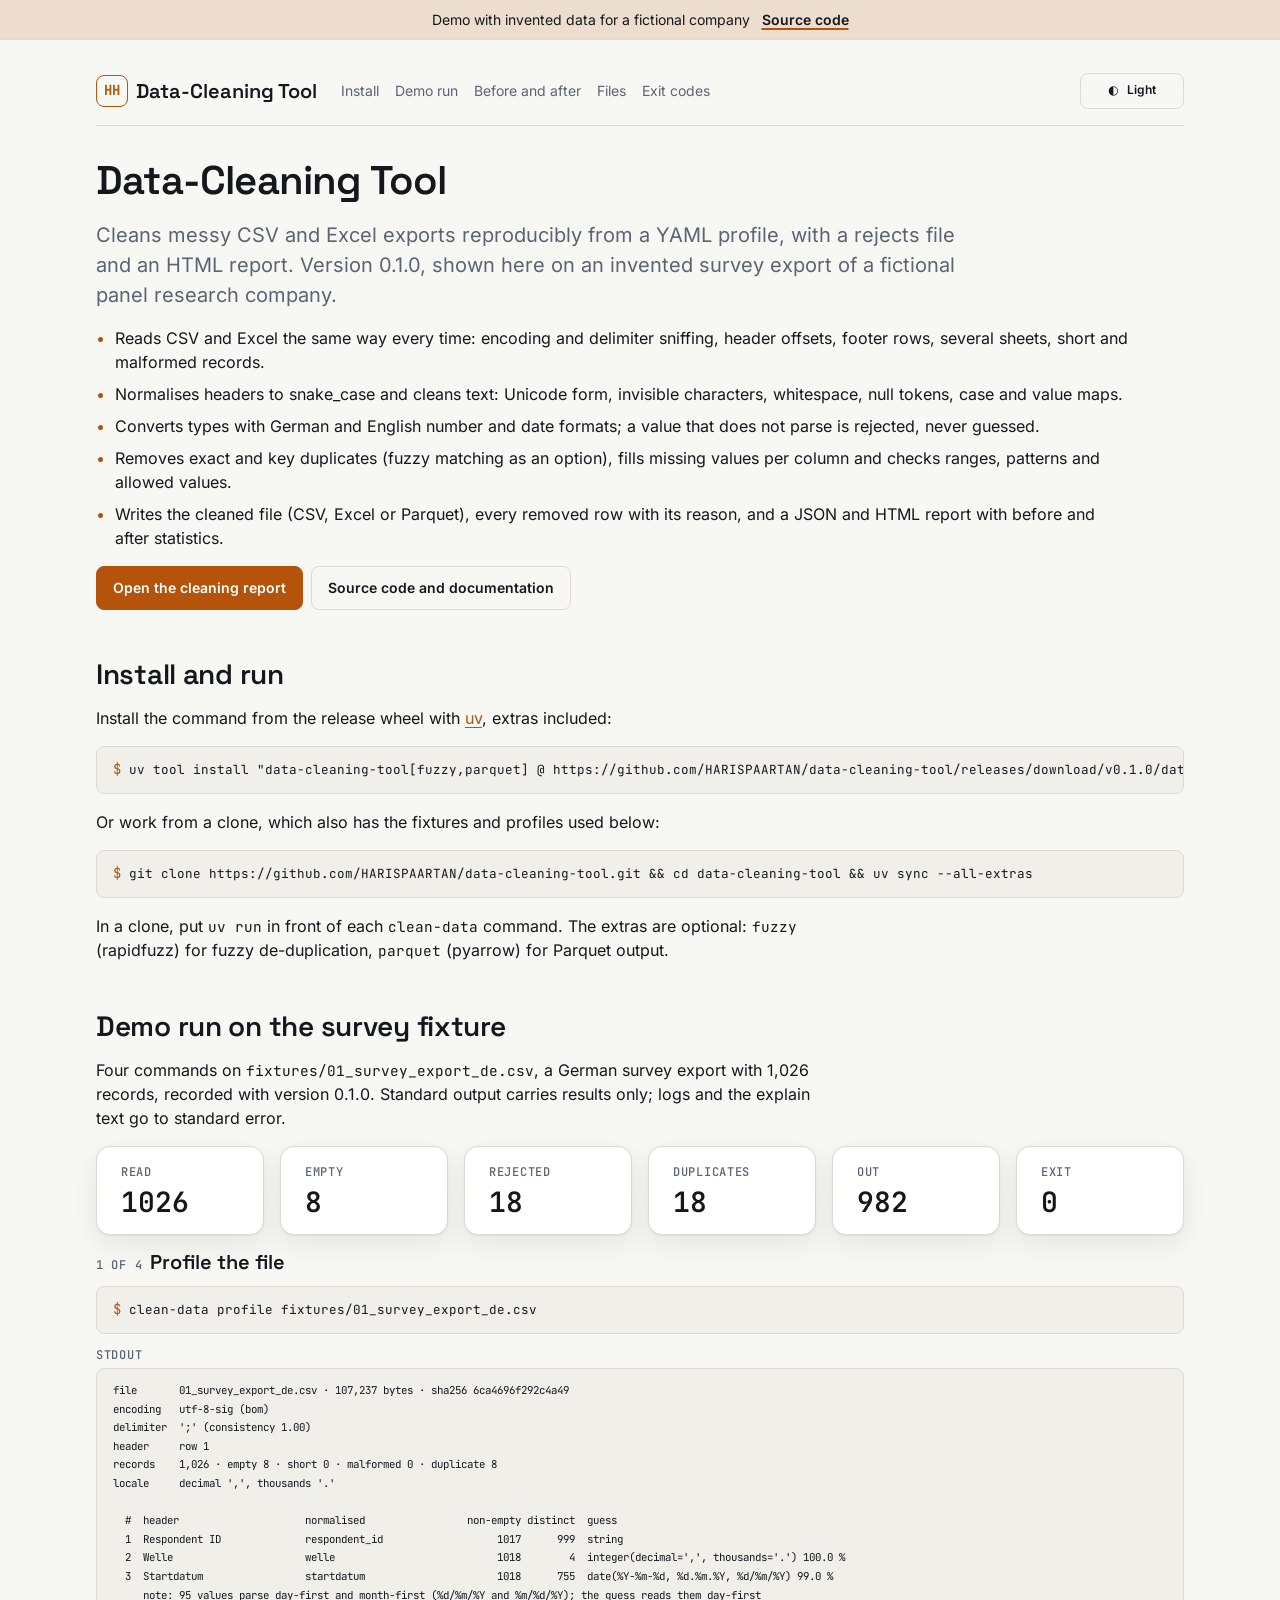
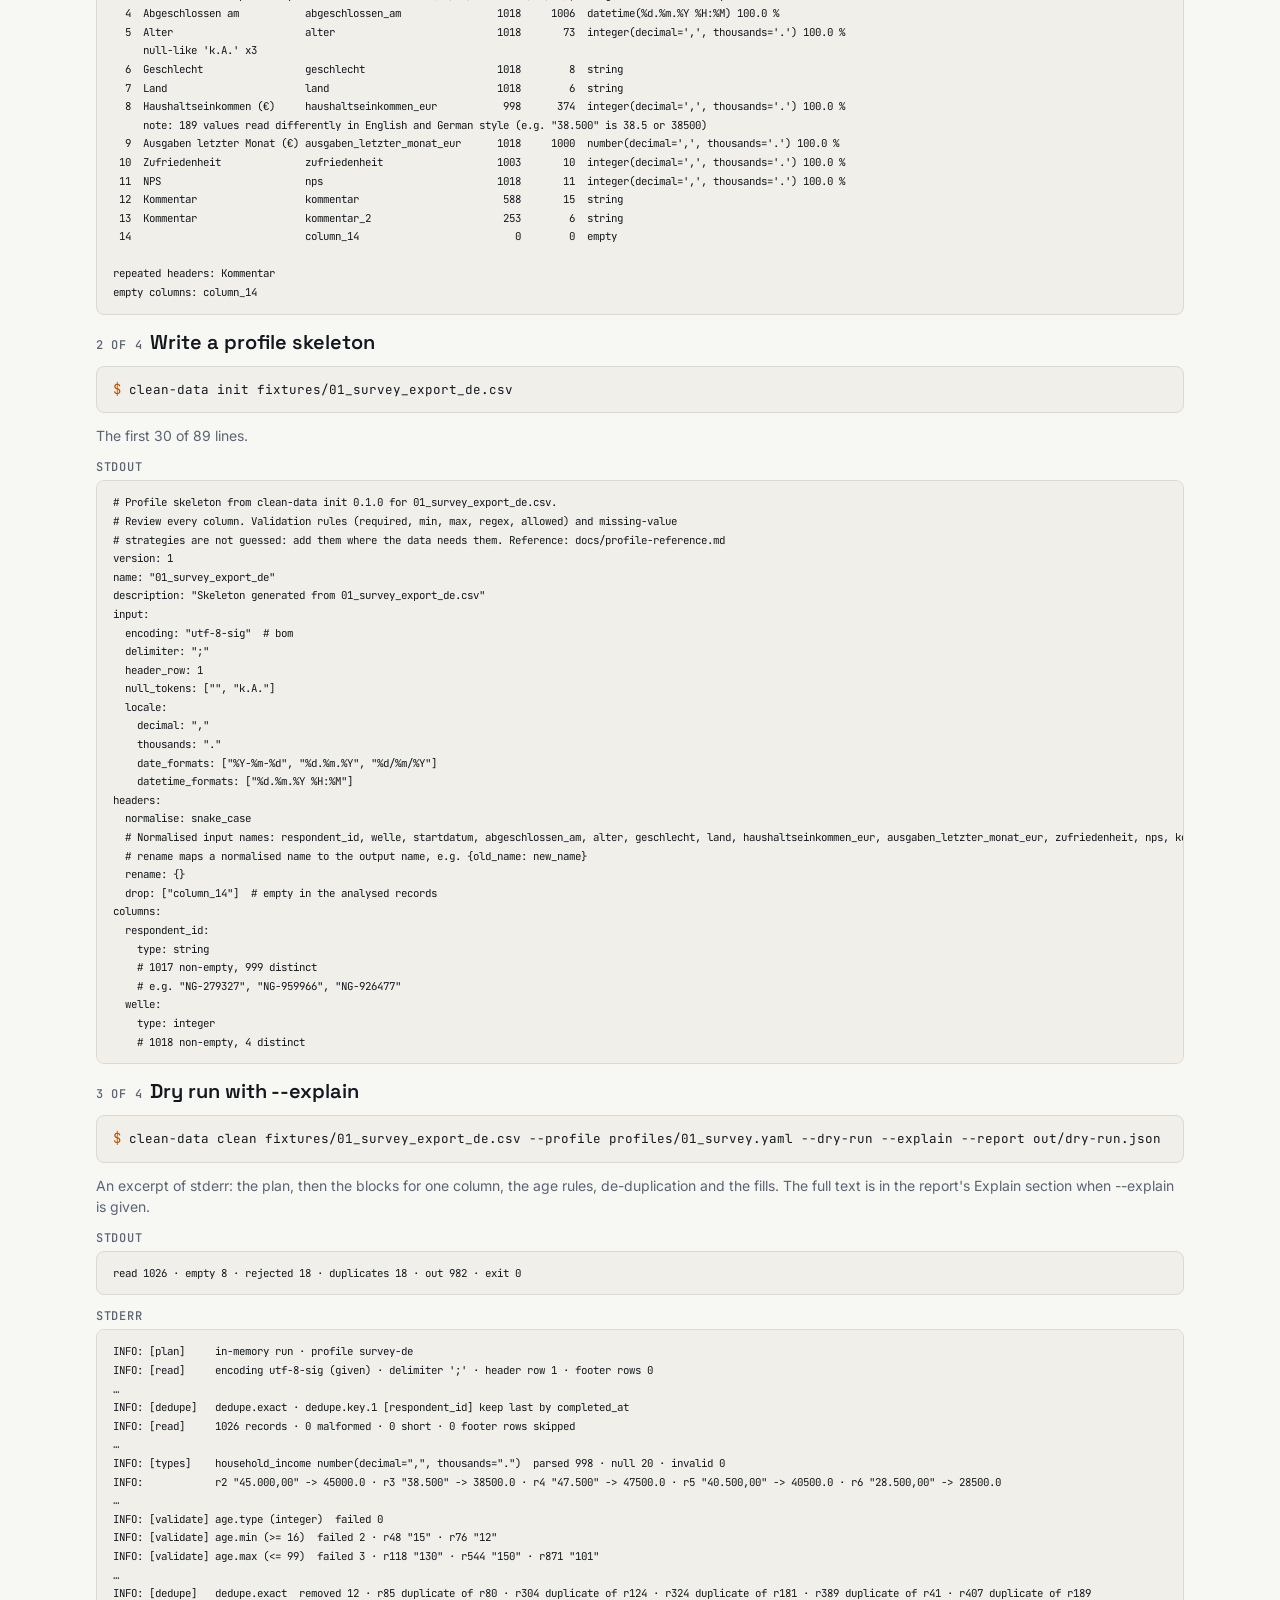
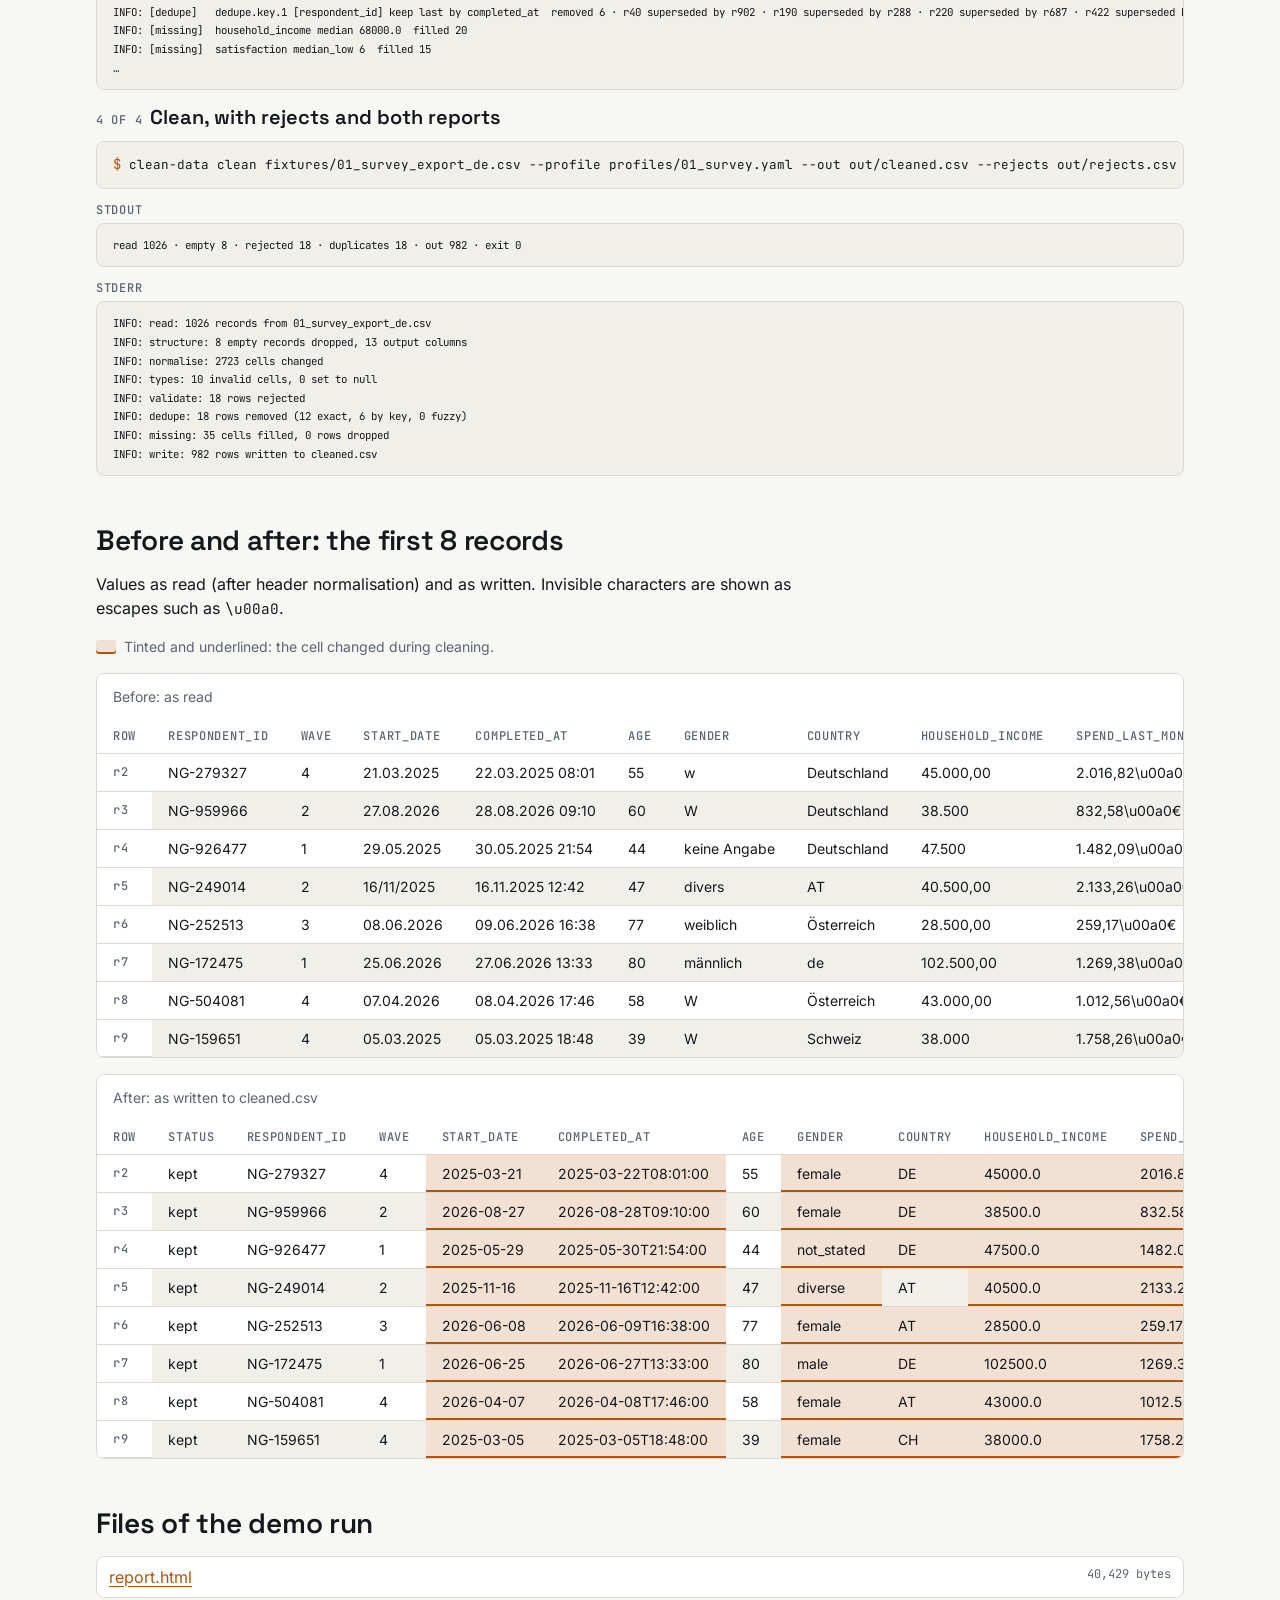
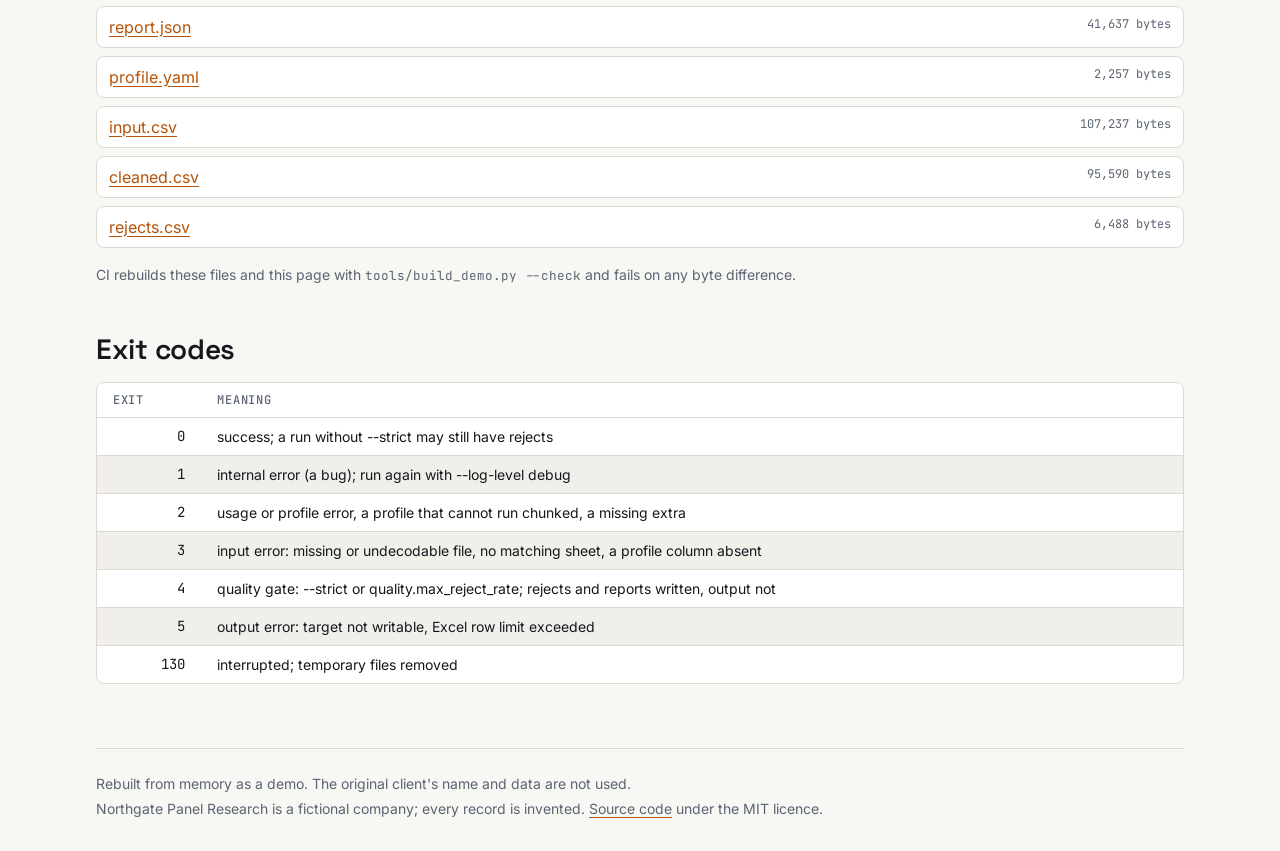
==== commit 2492d580: "docs: truthful wording for the release build, base names, the author and null-on-invalid" ====
--- a/web/index.html
+++ b/web/index.html
@@ -70,7 +70,7 @@
 
 <section id="demo" aria-labelledby="demo-title">
   <h2 id="demo-title">Demo run on the survey fixture</h2>
-  <p class="prose">Four commands on <code>fixtures/01_survey_export_de.csv</code>, a German survey export with 1,026 records, recorded with the release build. Standard output carries results only; logs and the explain text go to standard error.</p>
+  <p class="prose">Four commands on <code>fixtures/01_survey_export_de.csv</code>, a German survey export with 1,026 records, recorded with version 0.1.0. Standard output carries results only; logs and the explain text go to standard error.</p>
   <div class="pf-grid" style="--min:140px">
     <div class="pf-kpi"><span class="pf-kpi__label pf-label">read</span><span class="pf-kpi__value">1026</span></div>
     <div class="pf-kpi"><span class="pf-kpi__label pf-label">empty</span><span class="pf-kpi__value">8</span></div>
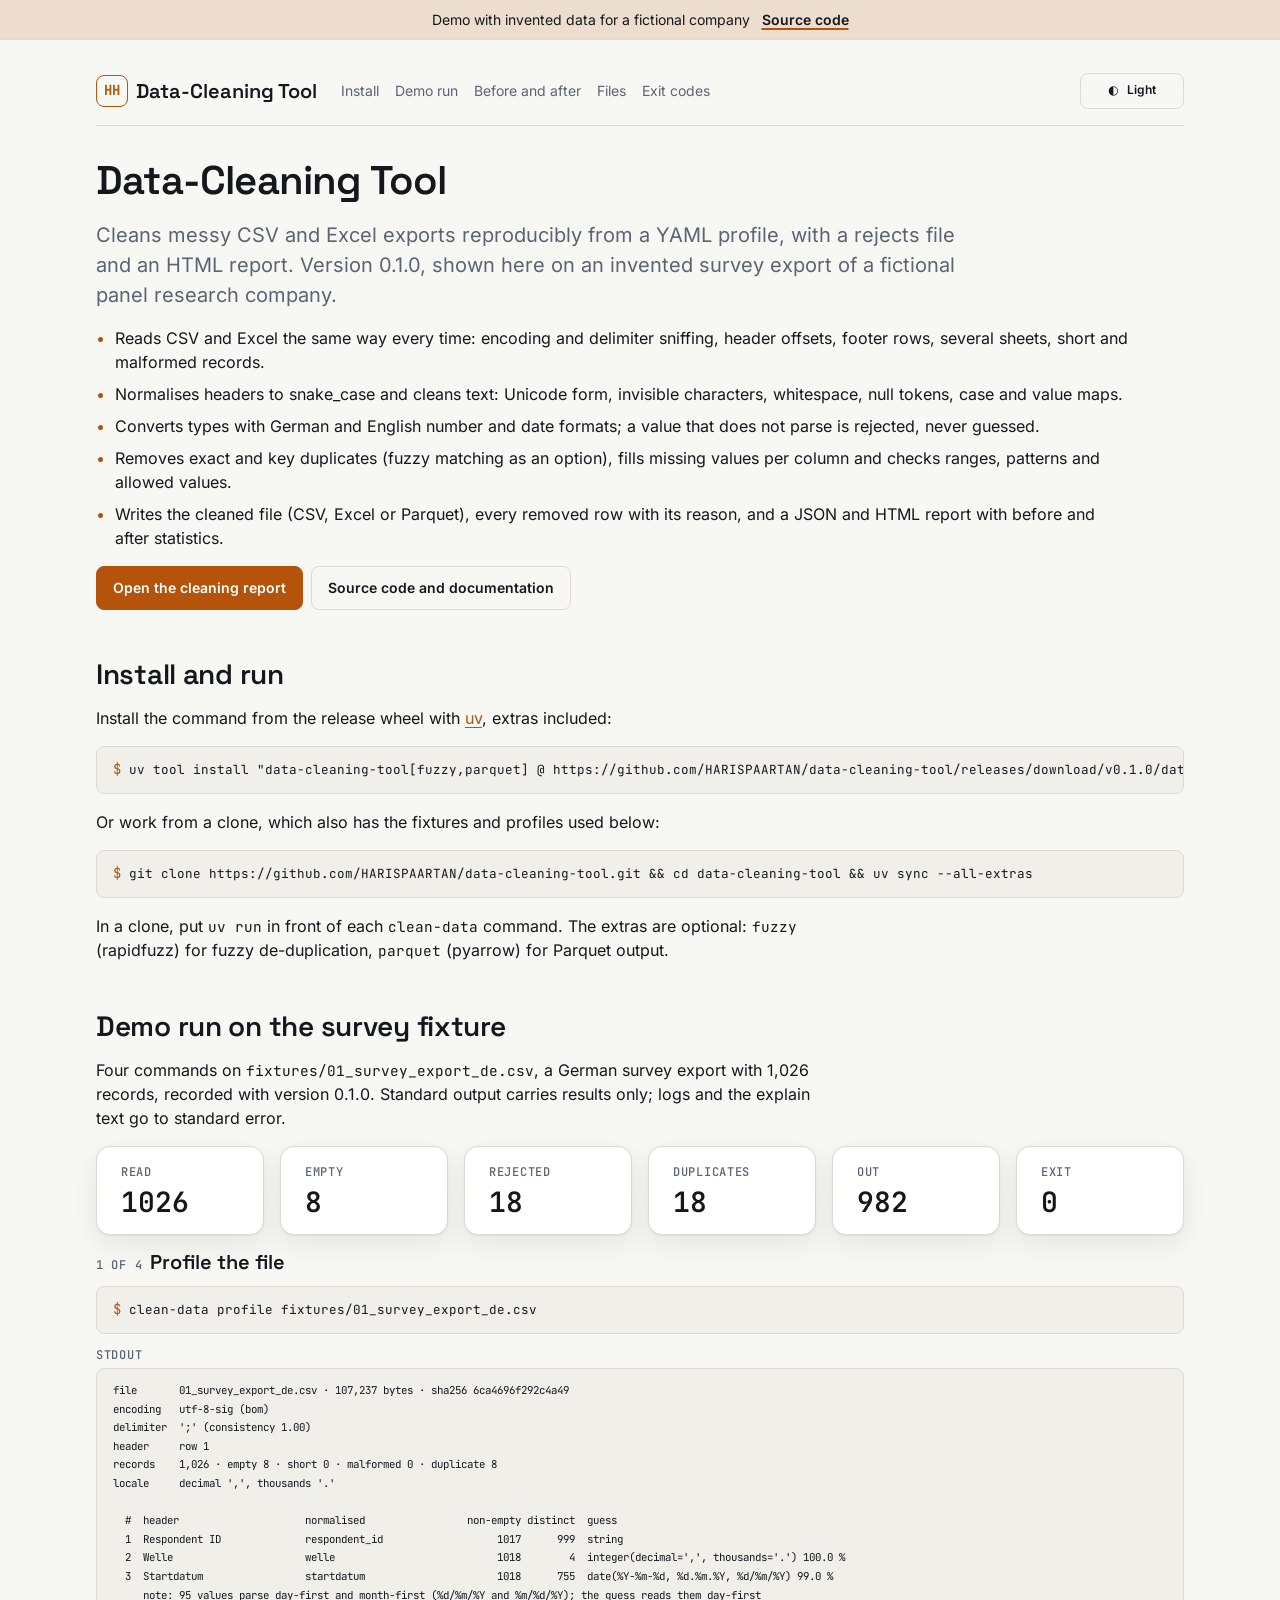
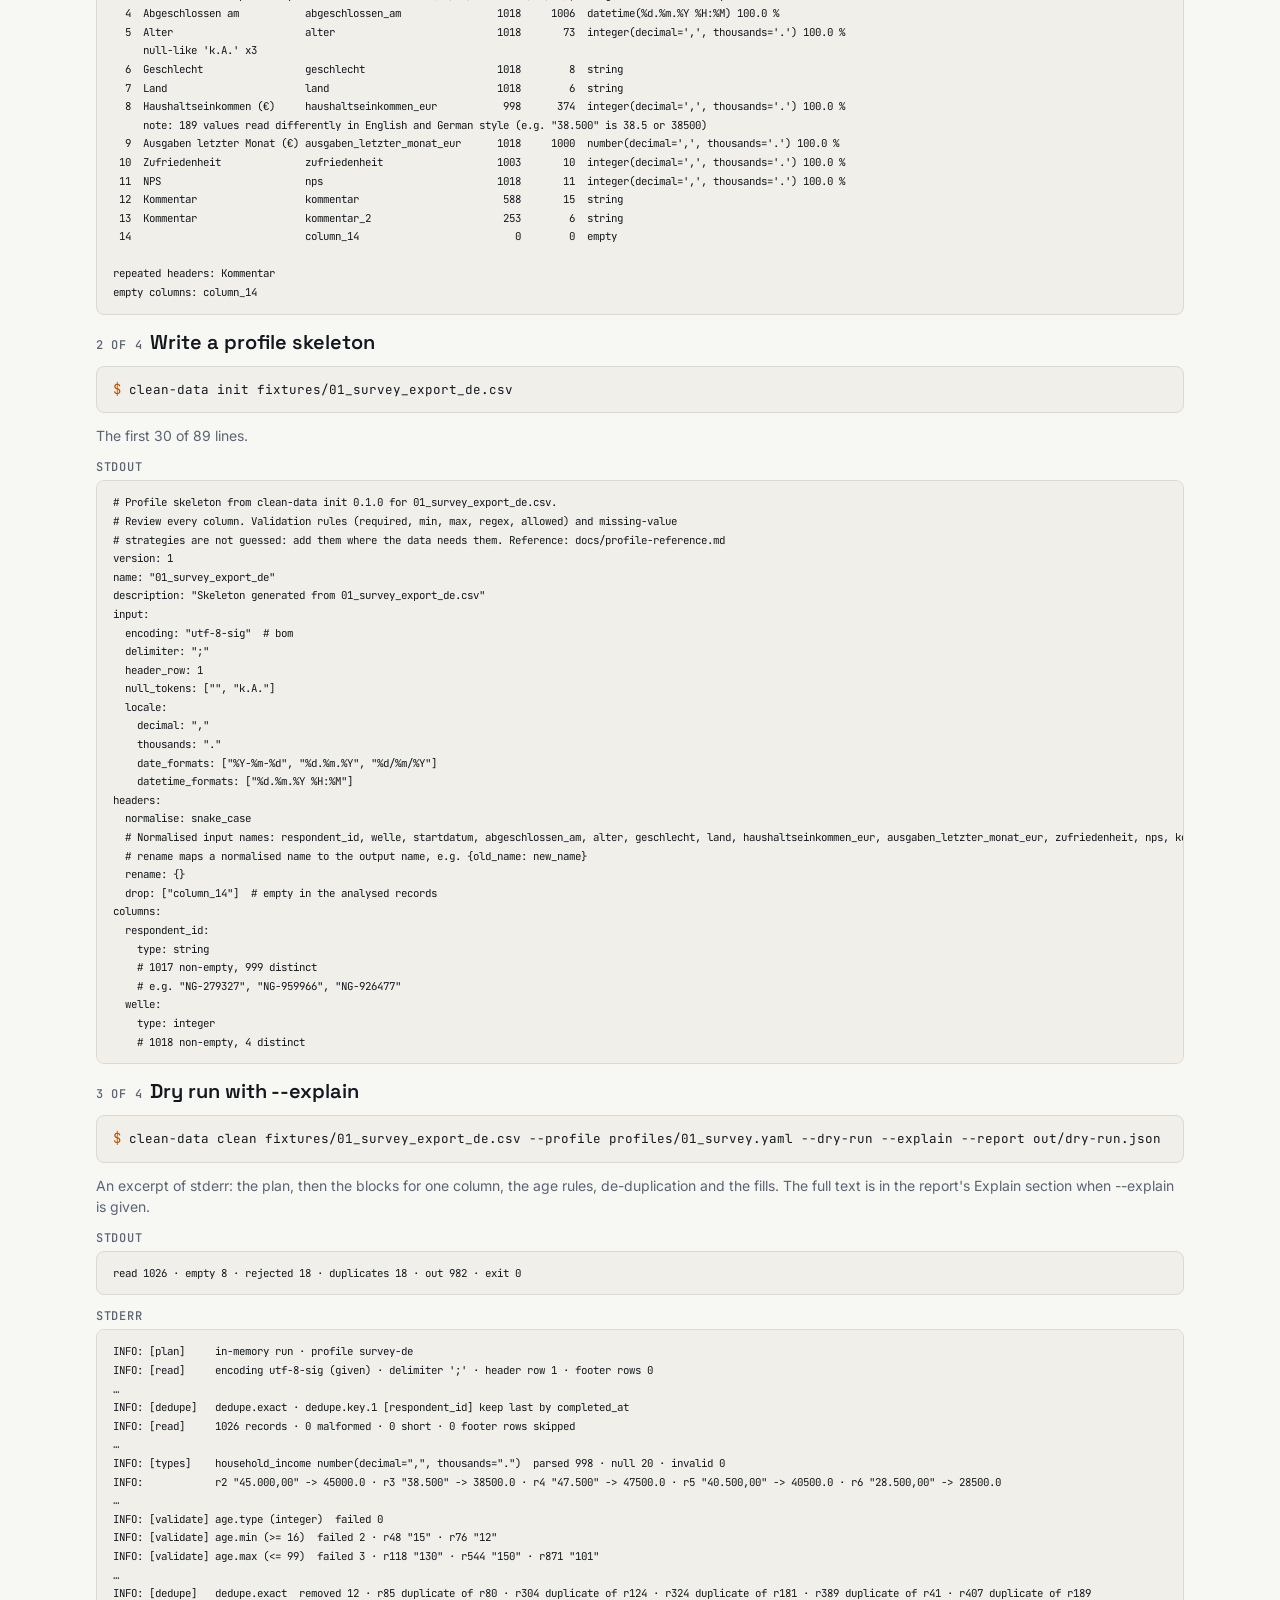
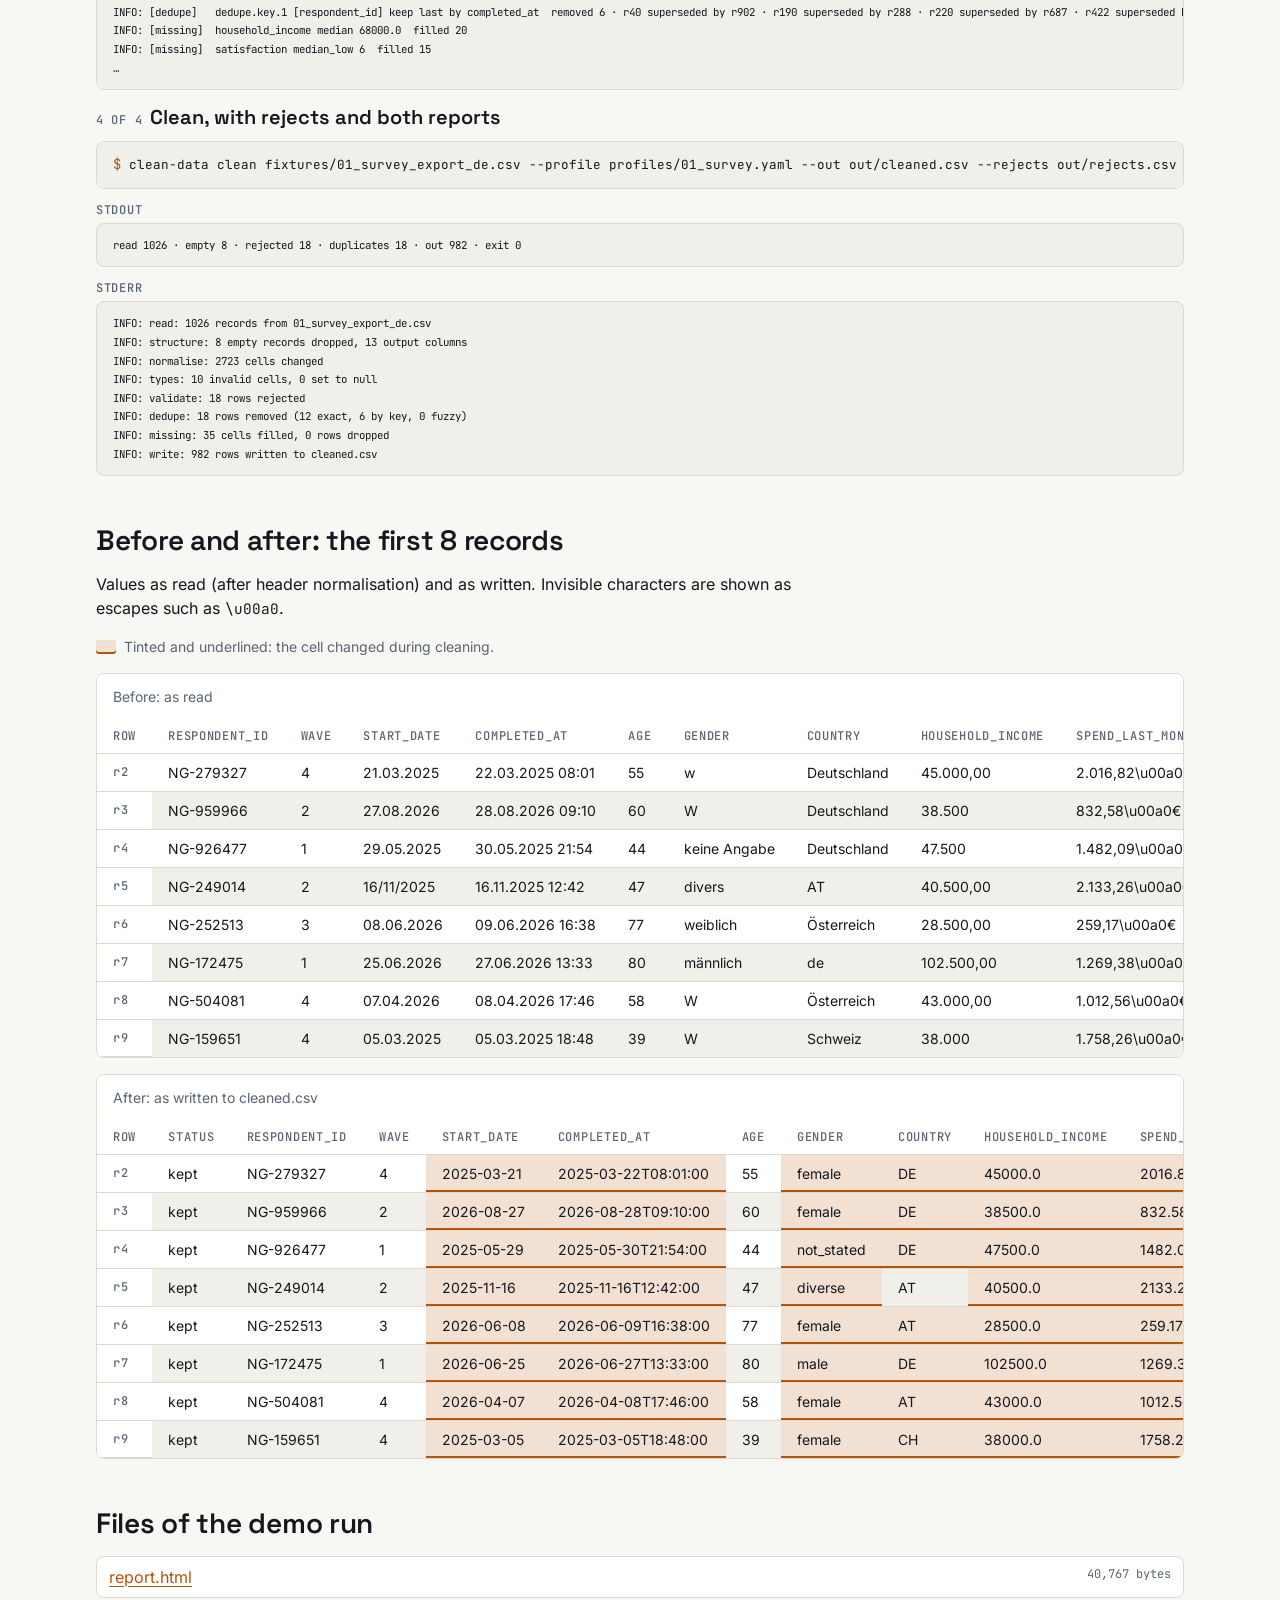
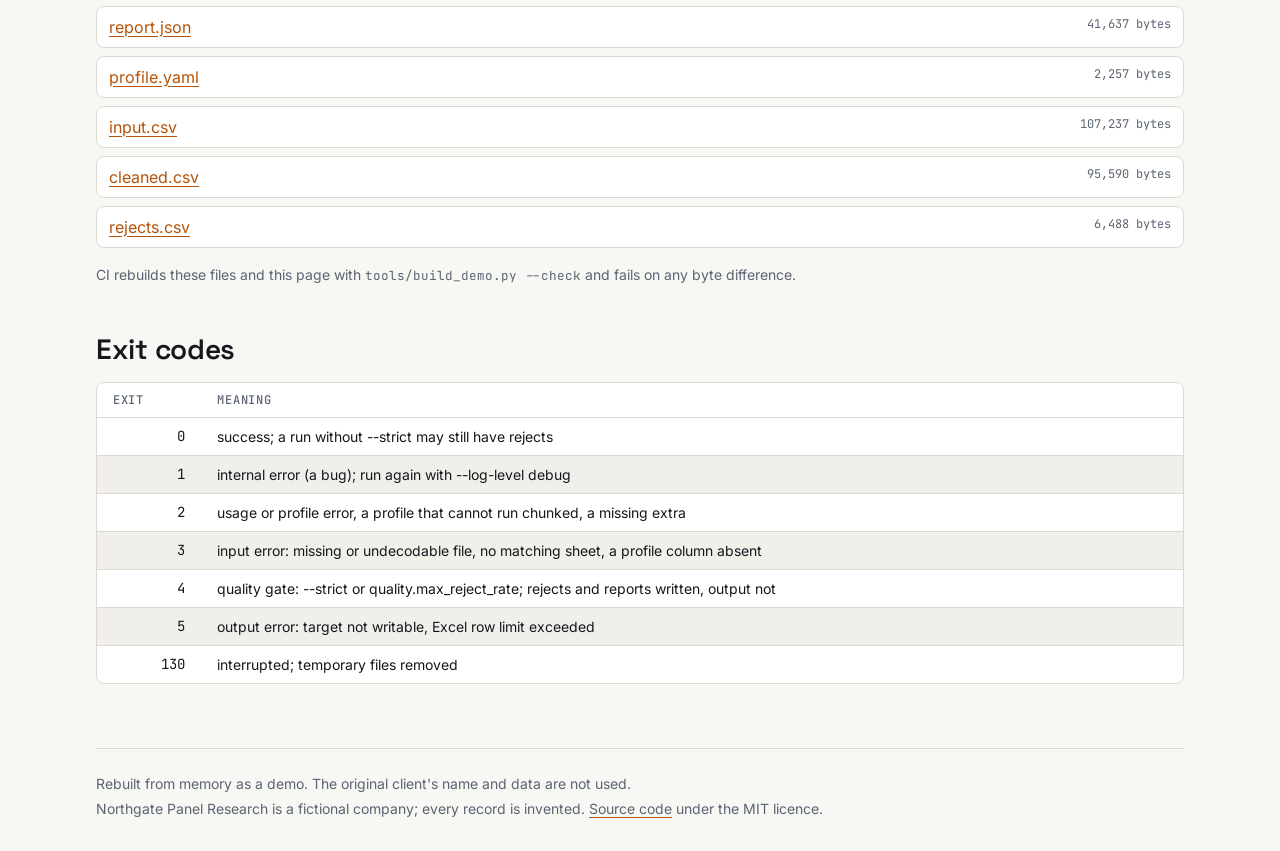
==== commit 1a367b5b: "fix(web): keyboard-reachable scroll regions on the usage page and in the report, enforced by the pag" ====
--- a/web/index.html
+++ b/web/index.html
@@ -62,9 +62,9 @@
 <section id="install" aria-labelledby="install-title">
   <h2 id="install-title">Install and run</h2>
   <p class="prose">Install the command from the release wheel with <a href="https://docs.astral.sh/uv/">uv</a>, extras included:</p>
-  <pre class="term term--cmd"><code>uv tool install "data-cleaning-tool[fuzzy,parquet] @ https://github.com/HARISPAARTAN/data-cleaning-tool/releases/download/v0.1.0/data_cleaning_tool-0.1.0-py3-none-any.whl"</code></pre>
+  <pre class="term term--cmd" tabindex="0" role="region" aria-label="Install command"><code>uv tool install "data-cleaning-tool[fuzzy,parquet] @ https://github.com/HARISPAARTAN/data-cleaning-tool/releases/download/v0.1.0/data_cleaning_tool-0.1.0-py3-none-any.whl"</code></pre>
   <p class="prose">Or work from a clone, which also has the fixtures and profiles used below:</p>
-  <pre class="term term--cmd"><code>git clone https://github.com/HARISPAARTAN/data-cleaning-tool.git &amp;&amp; cd data-cleaning-tool &amp;&amp; uv sync --all-extras</code></pre>
+  <pre class="term term--cmd" tabindex="0" role="region" aria-label="Clone command"><code>git clone https://github.com/HARISPAARTAN/data-cleaning-tool.git &amp;&amp; cd data-cleaning-tool &amp;&amp; uv sync --all-extras</code></pre>
   <p class="prose">In a clone, put <code>uv run</code> in front of each <code>clean-data</code> command. The extras are optional: <code>fuzzy</code> (rapidfuzz) for fuzzy de-duplication, <code>parquet</code> (pyarrow) for Parquet output.</p>
 </section>
 
@@ -81,8 +81,8 @@
   </div>
   <article class="step" id="step-profile" aria-labelledby="step-profile-title">
     <h3 id="step-profile-title"><span class="pf-label">1 of 4</span>Profile the file</h3>
-    <pre class="term term--cmd"><code>clean-data profile fixtures/01_survey_export_de.csv</code></pre>
-    <div class="stream"><span class="pf-label">stdout</span><pre class="term" tabindex="0"><code>file       01_survey_export_de.csv · 107,237 bytes · sha256 6ca4696f292c4a49
+    <pre class="term term--cmd" tabindex="0" role="region" aria-label="Command 1: Profile the file"><code>clean-data profile fixtures/01_survey_export_de.csv</code></pre>
+    <div class="stream"><span class="pf-label">stdout</span><pre class="term" tabindex="0" role="region" aria-label="Standard output of command 1"><code>file       01_survey_export_de.csv · 107,237 bytes · sha256 6ca4696f292c4a49
 encoding   utf-8-sig (bom)
 delimiter  &#39;;&#39; (consistency 1.00)
 header     row 1
@@ -114,9 +114,9 @@
   </article>
   <article class="step" id="step-init" aria-labelledby="step-init-title">
     <h3 id="step-init-title"><span class="pf-label">2 of 4</span>Write a profile skeleton</h3>
-    <pre class="term term--cmd"><code>clean-data init fixtures/01_survey_export_de.csv</code></pre>
+    <pre class="term term--cmd" tabindex="0" role="region" aria-label="Command 2: Write a profile skeleton"><code>clean-data init fixtures/01_survey_export_de.csv</code></pre>
     <p class="note">The first 30 of 89 lines.</p>
-    <div class="stream"><span class="pf-label">stdout</span><pre class="term" tabindex="0"><code># Profile skeleton from clean-data init 0.1.0 for 01_survey_export_de.csv.
+    <div class="stream"><span class="pf-label">stdout</span><pre class="term" tabindex="0" role="region" aria-label="Standard output of command 2"><code># Profile skeleton from clean-data init 0.1.0 for 01_survey_export_de.csv.
 # Review every column. Validation rules (required, min, max, regex, allowed) and missing-value
 # strategies are not guessed: add them where the data needs them. Reference: docs/profile-reference.md
 version: 1
@@ -150,11 +150,11 @@
   </article>
   <article class="step" id="step-explain" aria-labelledby="step-explain-title">
     <h3 id="step-explain-title"><span class="pf-label">3 of 4</span>Dry run with --explain</h3>
-    <pre class="term term--cmd"><code>clean-data clean fixtures/01_survey_export_de.csv --profile profiles/01_survey.yaml --dry-run --explain --report out/dry-run.json</code></pre>
+    <pre class="term term--cmd" tabindex="0" role="region" aria-label="Command 3: Dry run with --explain"><code>clean-data clean fixtures/01_survey_export_de.csv --profile profiles/01_survey.yaml --dry-run --explain --report out/dry-run.json</code></pre>
     <p class="note">An excerpt of stderr: the plan, then the blocks for one column, the age rules, de-duplication and the fills. The full text is in the report&#39;s Explain section when --explain is given.</p>
-    <div class="stream"><span class="pf-label">stdout</span><pre class="term" tabindex="0"><code>read 1026 · empty 8 · rejected 18 · duplicates 18 · out 982 · exit 0
-</code></pre></div>
-    <div class="stream"><span class="pf-label">stderr</span><pre class="term" tabindex="0"><code>INFO: [plan]     in-memory run · profile survey-de
+    <div class="stream"><span class="pf-label">stdout</span><pre class="term" tabindex="0" role="region" aria-label="Standard output of command 3"><code>read 1026 · empty 8 · rejected 18 · duplicates 18 · out 982 · exit 0
+</code></pre></div>
+    <div class="stream"><span class="pf-label">stderr</span><pre class="term" tabindex="0" role="region" aria-label="Standard error of command 3"><code>INFO: [plan]     in-memory run · profile survey-de
 INFO: [read]     encoding utf-8-sig (given) · delimiter &#39;;&#39; · header row 1 · footer rows 0
 …
 INFO: [dedupe]   dedupe.exact · dedupe.key.1 [respondent_id] keep last by completed_at
@@ -176,10 +176,10 @@
   </article>
   <article class="step" id="step-clean" aria-labelledby="step-clean-title">
     <h3 id="step-clean-title"><span class="pf-label">4 of 4</span>Clean, with rejects and both reports</h3>
-    <pre class="term term--cmd"><code>clean-data clean fixtures/01_survey_export_de.csv --profile profiles/01_survey.yaml --out out/cleaned.csv --rejects out/rejects.csv --report out/report.html --report out/report.json</code></pre>
-    <div class="stream"><span class="pf-label">stdout</span><pre class="term" tabindex="0"><code>read 1026 · empty 8 · rejected 18 · duplicates 18 · out 982 · exit 0
-</code></pre></div>
-    <div class="stream"><span class="pf-label">stderr</span><pre class="term" tabindex="0"><code>INFO: read: 1026 records from 01_survey_export_de.csv
+    <pre class="term term--cmd" tabindex="0" role="region" aria-label="Command 4: Clean, with rejects and both reports"><code>clean-data clean fixtures/01_survey_export_de.csv --profile profiles/01_survey.yaml --out out/cleaned.csv --rejects out/rejects.csv --report out/report.html --report out/report.json</code></pre>
+    <div class="stream"><span class="pf-label">stdout</span><pre class="term" tabindex="0" role="region" aria-label="Standard output of command 4"><code>read 1026 · empty 8 · rejected 18 · duplicates 18 · out 982 · exit 0
+</code></pre></div>
+    <div class="stream"><span class="pf-label">stderr</span><pre class="term" tabindex="0" role="region" aria-label="Standard error of command 4"><code>INFO: read: 1026 records from 01_survey_export_de.csv
 INFO: structure: 8 empty records dropped, 13 output columns
 INFO: normalise: 2723 cells changed
 INFO: types: 10 invalid cells, 0 set to null
@@ -232,7 +232,7 @@
 <section id="files" aria-labelledby="files-title">
   <h2 id="files-title">Files of the demo run</h2>
   <ul class="files">
-    <li><a href="demo/report.html">report.html</a><span>40,429 bytes</span></li>
+    <li><a href="demo/report.html">report.html</a><span>40,767 bytes</span></li>
     <li><a href="demo/report.json">report.json</a><span>41,637 bytes</span></li>
     <li><a href="demo/profile.yaml">profile.yaml</a><span>2,257 bytes</span></li>
     <li><a href="demo/input.csv">input.csv</a><span>107,237 bytes</span></li>
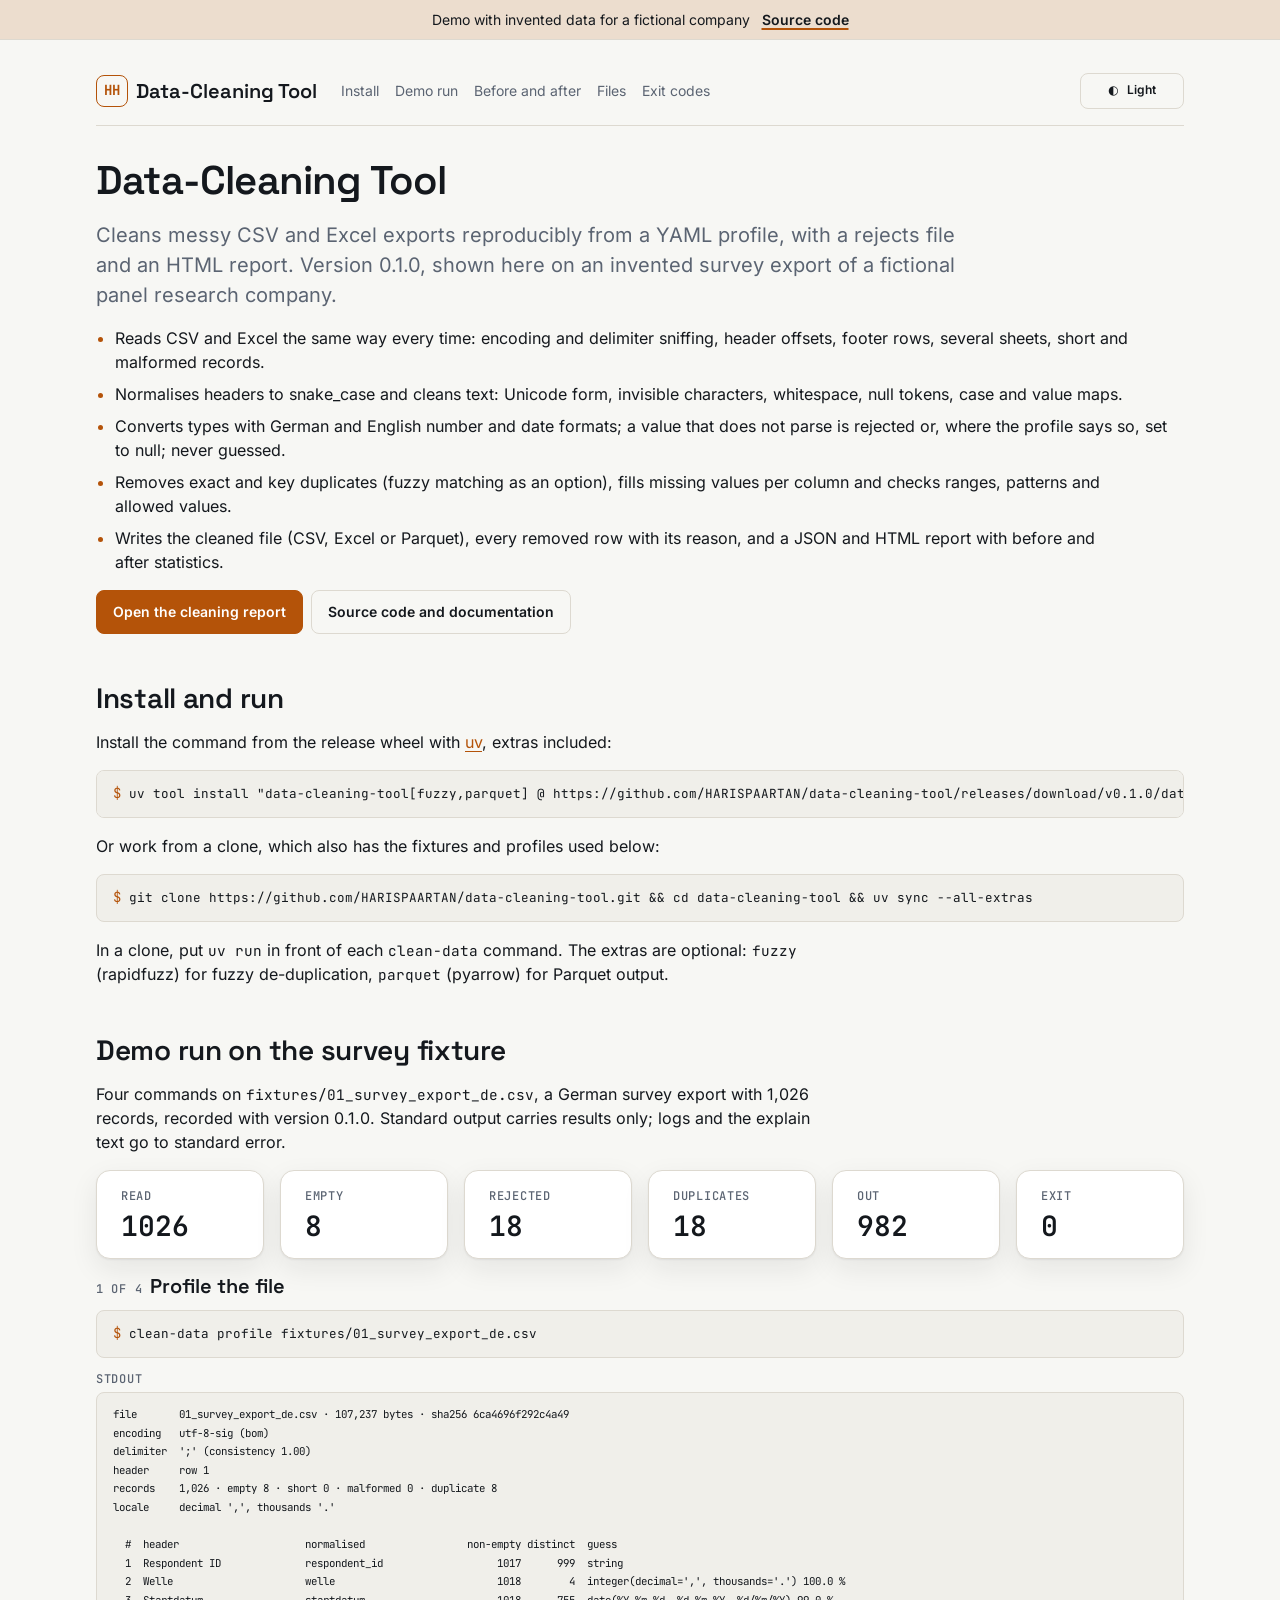
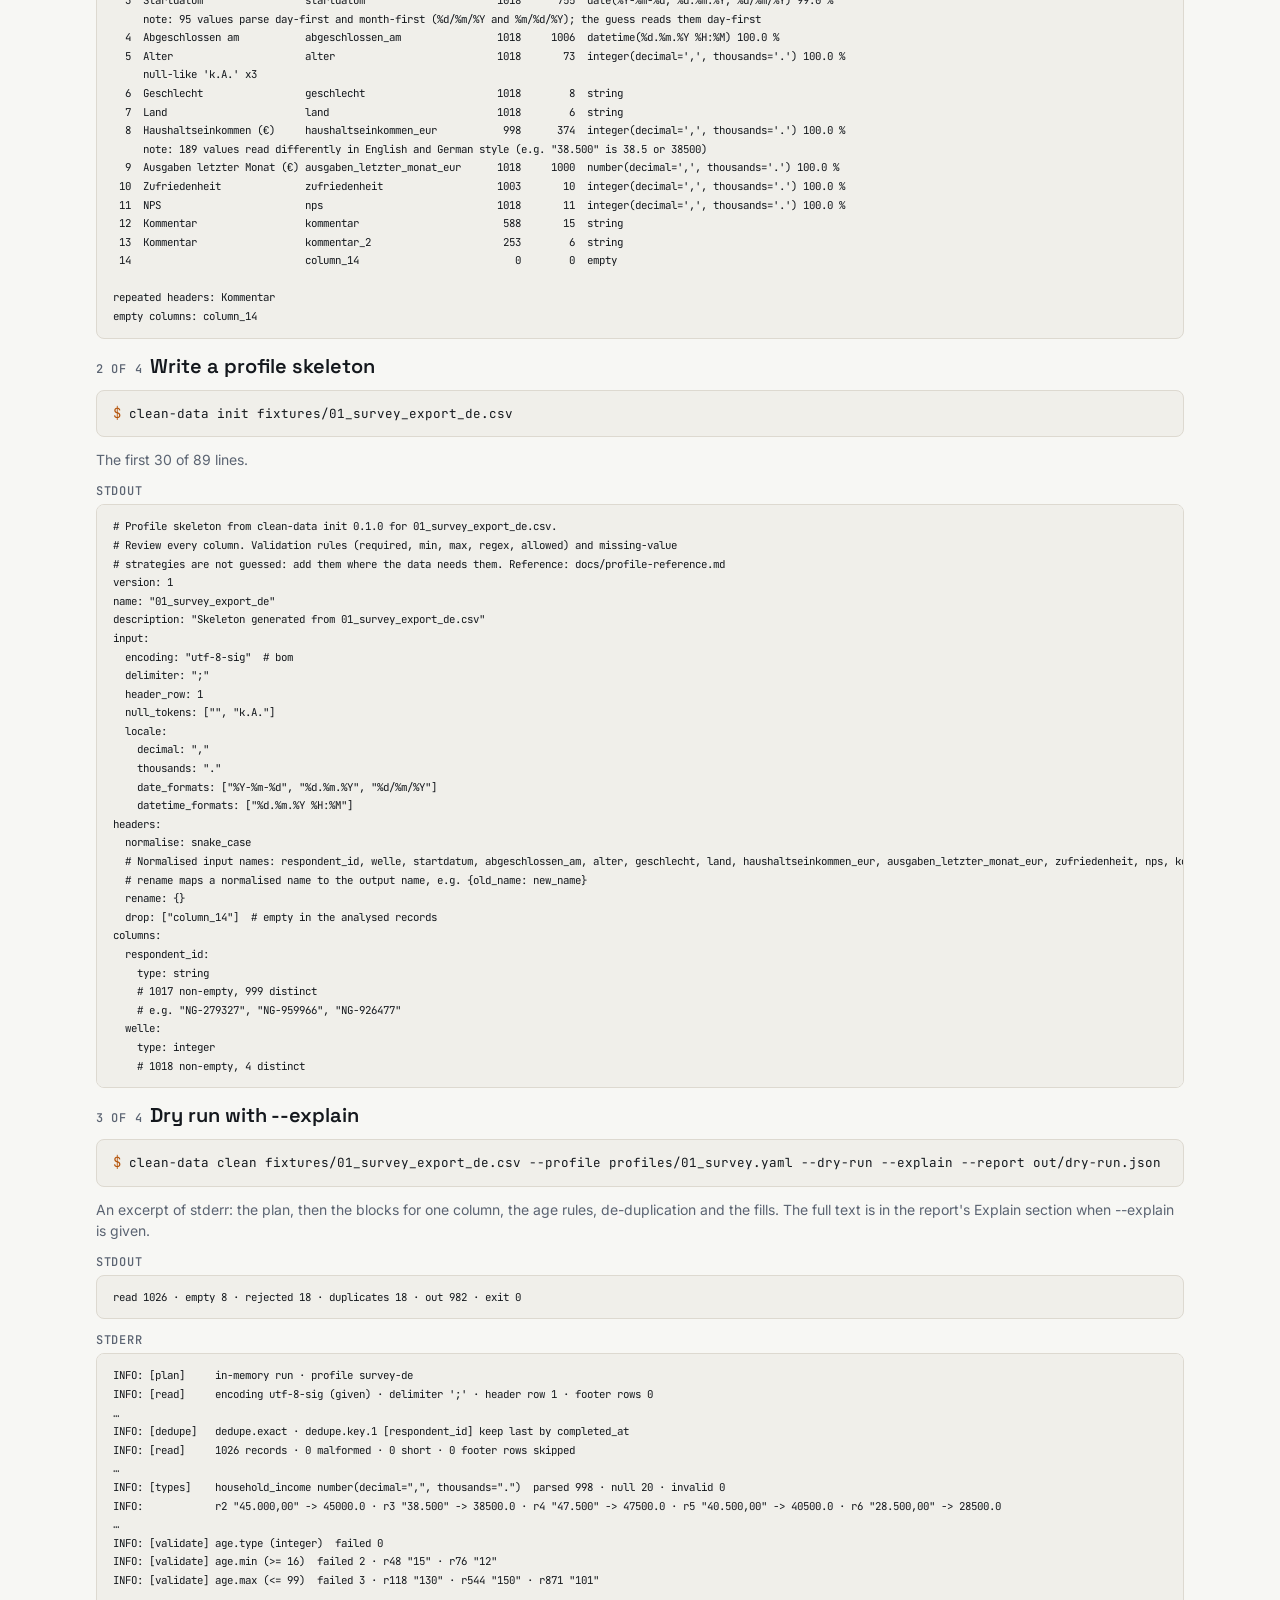
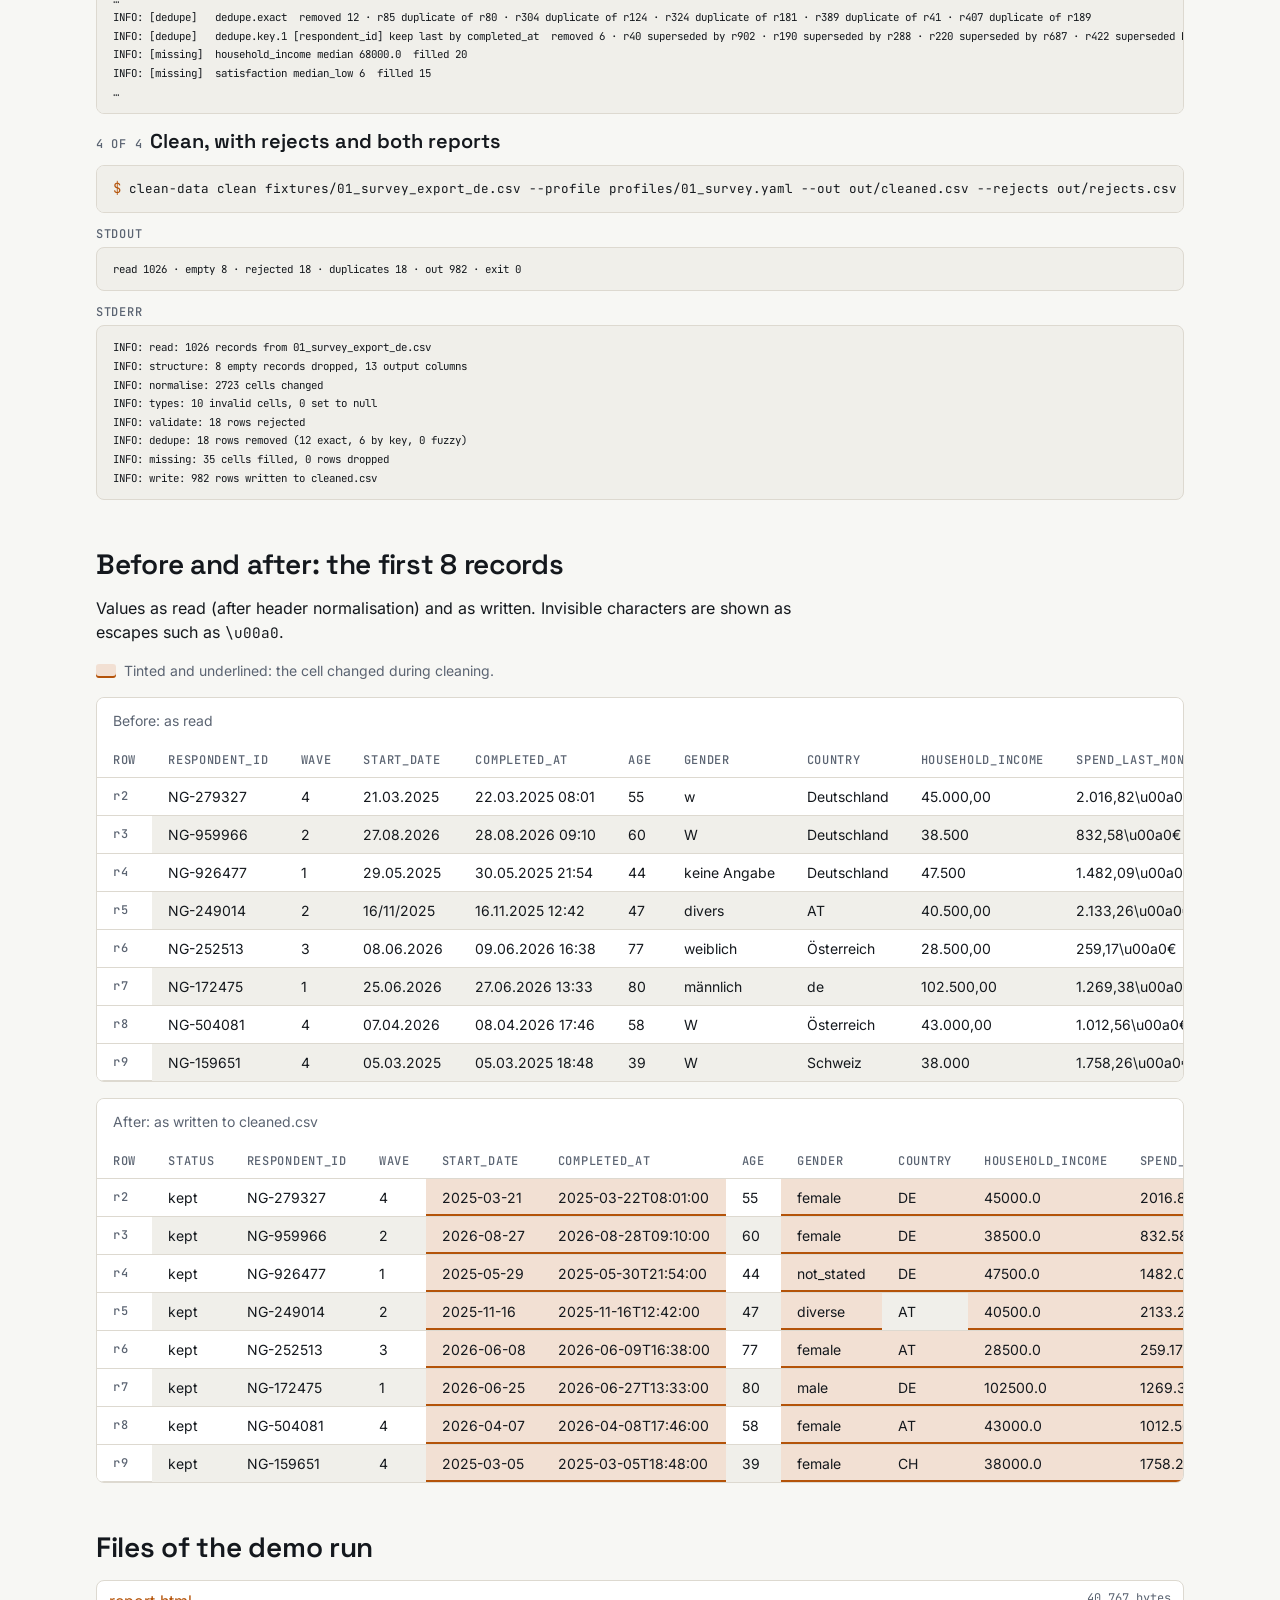
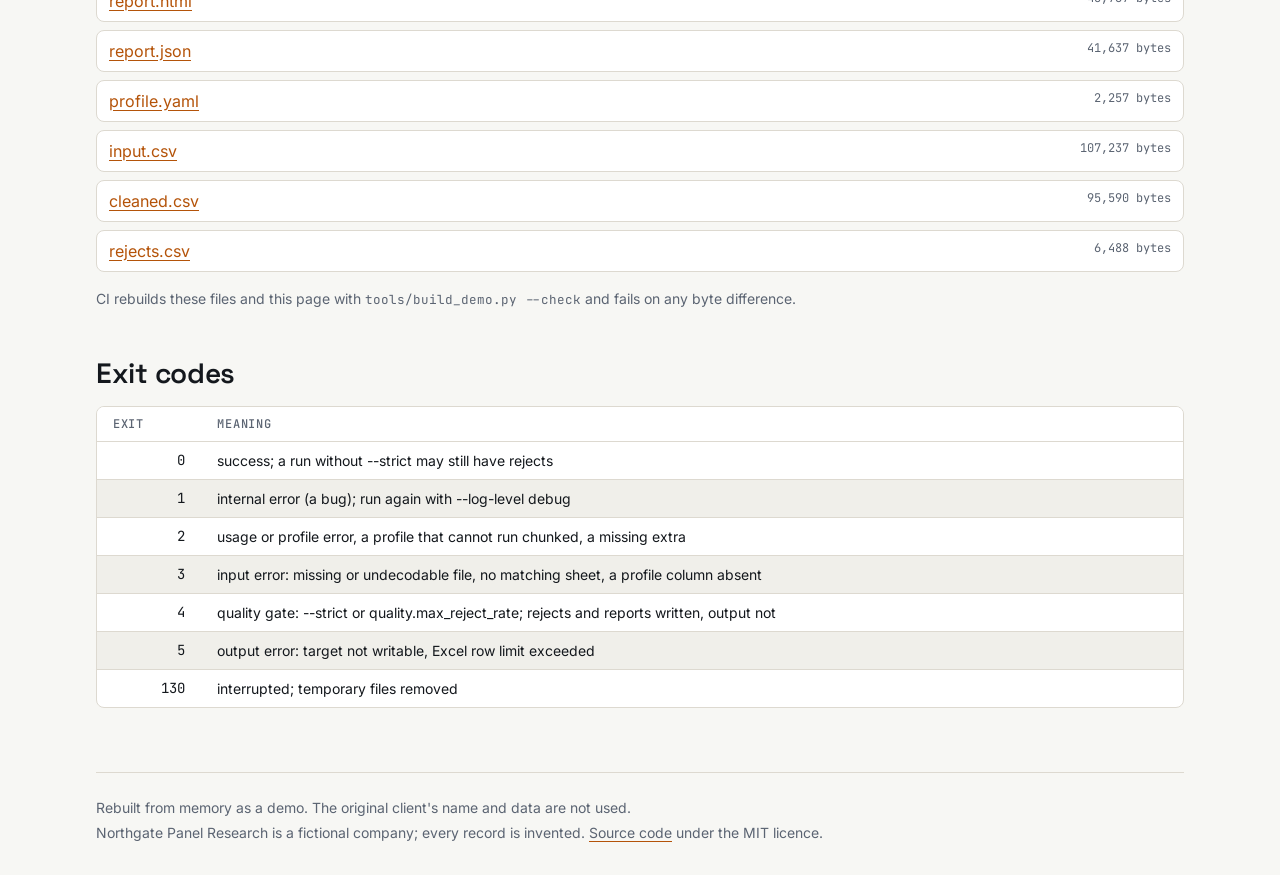
==== commit 73cc24a7: "docs(web): null-on-invalid wording on the usage page" ====
--- a/web/index.html
+++ b/web/index.html
@@ -49,7 +49,7 @@
   <ul class="points">
     <li>Reads CSV and Excel the same way every time: encoding and delimiter sniffing, header offsets, footer rows, several sheets, short and malformed records.</li>
     <li>Normalises headers to snake_case and cleans text: Unicode form, invisible characters, whitespace, null tokens, case and value maps.</li>
-    <li>Converts types with German and English number and date formats; a value that does not parse is rejected, never guessed.</li>
+    <li>Converts types with German and English number and date formats; a value that does not parse is rejected or, where the profile says so, set to null; never guessed.</li>
     <li>Removes exact and key duplicates (fuzzy matching as an option), fills missing values per column and checks ranges, patterns and allowed values.</li>
     <li>Writes the cleaned file (CSV, Excel or Parquet), every removed row with its reason, and a JSON and HTML report with before and after statistics.</li>
   </ul>
